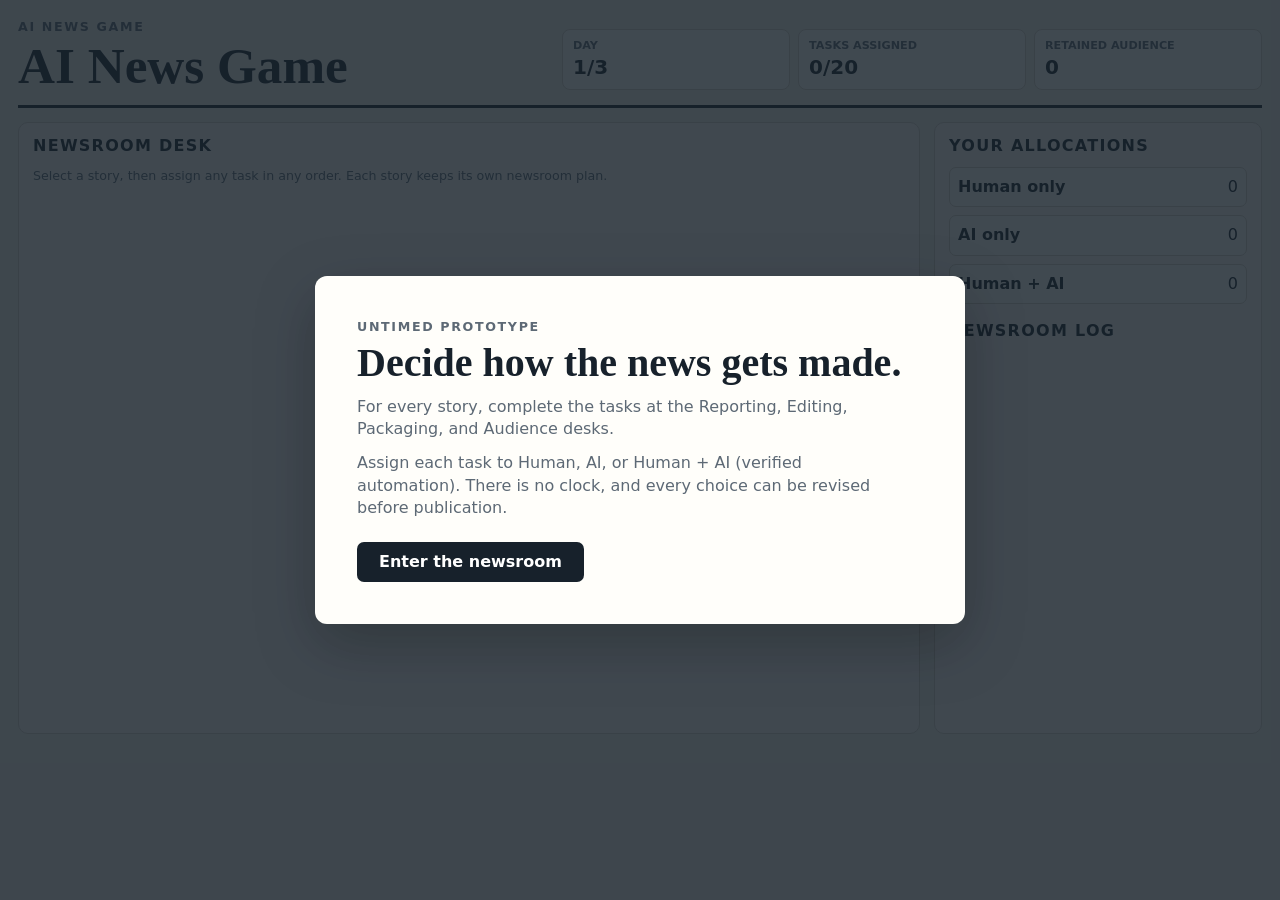
==== index.html @ fed497a2 "Add initial AI News Game prototype" ====
<!doctype html>
<html lang="en">
<head>
  <meta charset="utf-8">
  <meta name="viewport" content="width=device-width, initial-scale=1">
  <title>AI News Game</title>
  <style>
    :root {
      --ink: #17212b;
      --muted: #5d6975;
      --paper: #f4f1ea;
      --card: #fffefa;
      --line: #d7d0c5;
      --red: #d94b3d;
      --blue: #236b8e;
      --green: #25785b;
      --gold: #d59a28;
      --shadow: 0 7px 24px rgba(35, 33, 28, .08);
    }

    * { box-sizing: border-box; }

    body {
      margin: 0;
      min-height: 100vh;
      background: var(--paper);
      color: var(--ink);
      font: 16px/1.4 system-ui, -apple-system, BlinkMacSystemFont, "Segoe UI", sans-serif;
    }

    button { font: inherit; }
    button:focus-visible { outline: 3px solid #111; outline-offset: 3px; }

    .shell { width: min(1440px, 100%); margin: auto; padding: 18px; }

    header {
      display: flex;
      justify-content: space-between;
      gap: 24px;
      align-items: flex-end;
      padding-bottom: 15px;
      border-bottom: 3px solid var(--ink);
    }

    h1 { margin: 0; font-family: Georgia, serif; font-size: clamp(1.8rem, 4vw, 3.2rem); line-height: .95; }
    h2 { margin: 0 0 12px; font: 800 1rem/1.1 system-ui; letter-spacing: .08em; text-transform: uppercase; }
    h3 { margin: 0; font-size: 1.02rem; line-height: 1.25; }
    p { margin: 0; }
    .kicker, .tiny { color: var(--muted); font-size: .79rem; }
    .kicker { font-weight: 800; letter-spacing: .13em; text-transform: uppercase; margin-bottom: 6px; }

    .status {
      display: grid;
      grid-template-columns: repeat(3, minmax(110px, 1fr));
      gap: 8px;
      width: min(700px, 65vw);
    }

    .metric { background: var(--card); border: 1px solid var(--line); border-radius: 8px; padding: 8px 10px; }
    .metric span { display: block; color: var(--muted); font-size: .7rem; font-weight: 800; text-transform: uppercase; }
    .metric strong { font-size: 1.25rem; font-variant-numeric: tabular-nums; }
    .pause-button {
      width: 100%; height: 100%; border: 0; border-radius: 8px;
      background: var(--ink); color: white; cursor: pointer; font-weight: 850;
    }

    main { display: grid; grid-template-columns: minmax(520px, 2.2fr) minmax(240px, .8fr); gap: 14px; margin-top: 14px; }
    .panel { background: rgba(255, 254, 250, .72); border: 1px solid var(--line); border-radius: 10px; padding: 14px; min-height: 68vh; }

    .reader-list, .story-list, .log { display: grid; gap: 9px; }
    .reader-list { max-height: 61vh; overflow: auto; }
    .reader { background: var(--card); border: 1px solid var(--line); border-left: 5px solid var(--blue); border-radius: 7px; padding: 9px; animation: enter .22s ease-out; }
    .reader.leaving { border-left-color: var(--red); opacity: .6; }
    .reader-head { display: flex; justify-content: space-between; gap: 8px; }
    .reader .need { margin-top: 5px; color: var(--muted); font-size: .78rem; }
    .patience { height: 5px; margin-top: 8px; border-radius: 5px; overflow: hidden; background: #e4ded5; }
    .patience > div { height: 100%; background: var(--green); transition: width .25s linear, background .25s; }

    .story { background: var(--card); border: 1px solid var(--line); border-radius: 9px; padding: 13px; box-shadow: var(--shadow); }
    .story-top { display: flex; justify-content: space-between; gap: 12px; align-items: flex-start; }
    .tag { border: 1px solid currentColor; border-radius: 99px; padding: 2px 7px; color: var(--blue); font-size: .7rem; font-weight: 800; white-space: nowrap; }
    .stage-row { display: grid; grid-template-columns: repeat(4, 1fr); gap: 5px; margin: 12px 0; }
    .stage { padding-top: 6px; border-top: 5px solid #ded9d0; color: var(--muted); font-size: .67rem; font-weight: 800; text-transform: uppercase; }
    .stage.done { border-color: var(--green); color: var(--green); }
    .stage.current { border-color: var(--gold); color: var(--ink); }
    .task-line { min-height: 1.4em; font-size: .84rem; color: var(--muted); }
    .assignments { display: grid; grid-template-columns: repeat(3, 1fr); gap: 7px; margin-top: 10px; }
    .assignments button, .primary, .secondary {
      border: 0;
      border-radius: 7px;
      padding: 9px 8px;
      cursor: pointer;
      font-weight: 850;
    }
    .assignments button { background: #e8e2d9; color: var(--ink); }
    .assignments button:hover:not(:disabled) { transform: translateY(-1px); background: #ddd5c9; }
    .assignments button.selected { background: var(--ink); color: white; }
    button:disabled { opacity: .42; cursor: not-allowed; }
    .working { color: var(--blue); font-weight: 800; }
    .workbar { height: 8px; background: #e4ded5; border-radius: 5px; overflow: hidden; margin-top: 9px; }
    .workbar > div { height: 100%; width: 0; background: var(--blue); transition: width .1s linear; }

    .capacity { display: grid; gap: 8px; margin-bottom: 16px; }
    .capacity-row { display: grid; grid-template-columns: 58px 1fr 38px; gap: 8px; align-items: center; font-size: .82rem; }
    .capacity-bar { height: 9px; background: #ded8cf; border-radius: 9px; overflow: hidden; }
    .capacity-bar div { height: 100%; background: var(--blue); transition: width .25s; }
    .capacity-row.ai .capacity-bar div { background: var(--red); }
    .log { max-height: 45vh; overflow: auto; }
    .log-item { padding: 8px 0; border-bottom: 1px solid var(--line); font-size: .79rem; }
    .log-item strong { display: block; }
    .log-button { width: 100%; border: 0; padding: 9px; border-radius: 7px; background: #e8e2d9; color: var(--ink); text-align: left; cursor: pointer; }
    .log-button:hover { background: #ddd5c9; }
    .log-button strong, .log-button span { display: block; }
    .task-card { border-top: 1px solid var(--line); padding: 11px 0; }
    .task-card:first-of-type { margin-top: 10px; }
    .task-card .assignments { grid-template-columns: .8fr .8fr 1.5fr; }
    .task-heading { display: flex; justify-content: space-between; gap: 10px; align-items: baseline; }
    .task-description { color: var(--muted); font-size: .77rem; }
    .publish { width: 100%; margin-top: 12px; background: var(--green); color: white; }
    .allocation-list { display: grid; gap: 8px; margin-bottom: 18px; }
    .allocation-item { display: flex; justify-content: space-between; padding: 8px; background: var(--card); border: 1px solid var(--line); border-radius: 7px; }
    .story-tabs { display: grid; grid-template-columns: repeat(3, 1fr); gap: 7px; margin-bottom: 12px; }
    .story-tab { text-align: left; border: 1px solid var(--line); border-radius: 8px; background: #e8e2d9; padding: 9px; cursor: pointer; }
    .story-tab strong, .story-tab span { display: block; }
    .story-tab strong { font-size: .78rem; line-height: 1.2; }
    .story-tab span { margin-top: 4px; color: var(--muted); font-size: .68rem; }
    .story-tab.active { background: var(--ink); color: white; }
    .story-tab.active span { color: #d9e0e6; }
    .story-tab.incomplete { border-left: 5px solid var(--gold); }
    .story-tab.complete { border-left: 5px solid var(--green); }
    .story-tab-status { display: inline-block !important; width: max-content; margin-top: 7px !important; padding: 2px 6px; border-radius: 99px; font-size: .62rem !important; font-weight: 850; }
    .story-tab.incomplete .story-tab-status { background: #fff0c5; color: #76520d; }
    .story-tab.complete .story-tab-status { background: #d8eee4; color: #155d45; }
    .story-tab.active .story-tab-status { background: white; }
    .story-tab.active.incomplete .story-tab-status { color: #76520d; }
    .story-tab.active.complete .story-tab-status { color: #155d45; }
    .story-tabs-bottom { margin-top: 12px; margin-bottom: 0; padding-top: 12px; border-top: 1px solid var(--line); }
    .active-story { background: var(--card); border: 1px solid var(--line); border-radius: 9px; padding: 13px; box-shadow: var(--shadow); }
    .news-board { display: grid; grid-template-columns: repeat(2, minmax(0, 1fr)); gap: 10px; margin-top: 12px; }
    .desk { border: 1px solid color-mix(in srgb, var(--desk) 45%, white); border-radius: 8px; overflow: hidden; background: color-mix(in srgb, var(--desk) 6%, white); }
    .desk-head { display: flex; gap: 8px; align-items: center; padding: 9px; color: white; background: var(--desk); }
    .desk-head > span { display: grid; place-items: center; flex: 0 0 27px; height: 27px; border-radius: 50%; background: white; color: var(--desk); font-weight: 900; }
    .desk-head h3 { text-transform: uppercase; font-size: .82rem; }
    .desk-head p { font-size: .67rem; opacity: .9; }
    .board-task { padding: 8px; border-bottom: 1px solid color-mix(in srgb, var(--desk) 20%, white); }
    .board-task:last-child { border-bottom: 0; }
    .board-task-copy strong, .board-task-copy span { display: block; }
    .board-task-copy strong { font-size: .75rem; }
    .board-task-copy span { min-height: 2.2em; color: var(--muted); font-size: .66rem; }
    .board-choices { display: grid; grid-template-columns: repeat(3, minmax(0, 1fr)); gap: 4px; margin-top: 6px; }
    .board-choices button { min-width: 0; border: 1px solid var(--desk); border-radius: 5px; padding: 6px 3px; background: white; color: var(--desk); cursor: pointer; font-size: .67rem; font-weight: 850; }
    .board-choices button span, .board-choices button small { display: block; }
    .board-choices button small { font-size: .54rem; font-weight: 650; }
    .board-choices button.selected { background: var(--desk); color: white; }
    .desk-bulk { display: grid; grid-template-columns: repeat(3, minmax(0, 1fr)); gap: 4px; padding: 7px; background: white; border-bottom: 1px solid color-mix(in srgb, var(--desk) 20%, white); }
    .desk-bulk button { min-width: 0; border: 1px dashed var(--desk); border-radius: 5px; padding: 6px 3px; background: white; color: var(--desk); cursor: pointer; font-size: .61rem; font-weight: 850; }
    .desk-bulk button small { display: block; font-size: .5rem; }
    .day-action { margin-top: 14px; padding: 14px; border: 2px solid var(--ink); border-radius: 9px; text-align: center; }
    .day-action .primary { width: 100%; margin-top: 8px; }
    .summary-note { margin-top: 14px; padding: 10px; border-left: 4px solid var(--gold); background: #fff7df; color: var(--ink) !important; font-size: .8rem; }
    .report-section { margin-top: 18px; }
    .report-section + .report-section { padding-top: 17px; border-top: 1px solid var(--line); }
    .report-section h3 { margin-bottom: 9px; font: 800 1rem/1.2 system-ui; }
    .report-explanation { margin: 10px 0 !important; color: var(--ink) !important; font-size: .9rem; }
    .impact-viz { margin-top: 16px; padding: 14px; border: 1px solid var(--line); border-radius: 9px; background: var(--paper); }
    .impact-meter { display: grid; grid-template-columns: 55px 1fr 35px; gap: 8px; align-items: center; margin: 7px 0; font-size: .75rem; font-weight: 800; }
    .impact-track { height: 12px; overflow: hidden; border-radius: 20px; background: #ddd7ce; }
    .impact-fill { width: 0; height: 100%; border-radius: inherit; transition: width 900ms cubic-bezier(.2,.8,.2,1); }
    .impact-fill.reach { background: var(--blue); }
    .impact-fill.trust { background: var(--green); }
    .audience-flow { display: grid; grid-template-columns: 1fr auto 1fr; gap: 10px; align-items: center; margin-top: 15px; }
    .audience-source, .audience-outcomes > div { border: 1px solid var(--line); border-radius: 8px; padding: 10px; background: var(--card); text-align: center; }
    .audience-source strong, .audience-outcomes strong { display: block; font-size: 1.35rem; font-variant-numeric: tabular-nums; }
    .flow-arrow { color: var(--muted); font-size: 1.5rem; }
    .audience-outcomes { display: grid; gap: 6px; }
    .audience-dots { display: flex; flex-wrap: wrap; justify-content: center; gap: 3px; min-height: 24px; margin-top: 7px; }
    .audience-dot { width: 9px; height: 9px; border-radius: 50%; opacity: 0; transform: scale(.2); animation: audience-in .28s ease-out forwards; }
    .audience-dot.one-time { background: var(--gold); }
    .audience-dot.repeat { background: var(--green); }
    .day-bars { display: grid; gap: 8px; margin-top: 16px; }
    .day-bar { display: grid; grid-template-columns: 48px 1fr 70px; align-items: center; gap: 8px; font-size: .73rem; font-weight: 800; }
    .day-bar-track { display: flex; height: 16px; overflow: hidden; border-radius: 20px; background: #ddd7ce; }
    .day-bar-track span { width: 0; transition: width 900ms cubic-bezier(.2,.8,.2,1); }
    .day-bar-track .one-time { background: var(--gold); }
    .day-bar-track .repeat { background: var(--green); }
    .audience-breakdown { margin: 12px 0 16px; padding: 13px; border: 1px solid var(--line); border-radius: 9px; background: var(--paper); }
    .audience-breakdown-cards { display: grid; grid-template-columns: repeat(3, minmax(0, 1fr)); gap: 8px; }
    .audience-category { padding: 11px; border: 1px solid var(--line); border-radius: 8px; background: var(--card); text-align: center; }
    .audience-category .swatch { display: inline-block; width: 10px; height: 10px; margin-right: 5px; border-radius: 50%; }
    .audience-category strong { display: block; margin-top: 3px; font-size: 1.55rem; font-variant-numeric: tabular-nums; }
    .audience-category.unique .swatch, .audience-stack .unique { background: var(--gold); }
    .audience-category.repeat .swatch, .audience-stack .repeat { background: var(--green); }
    .audience-category.subscriber .swatch, .audience-stack .subscriber { background: #7050a0; }
    .audience-stack { display: flex; height: 18px; margin-top: 11px; overflow: hidden; border-radius: 20px; background: #ddd7ce; }
    .audience-stack span { width: 0; transition: width 900ms cubic-bezier(.2,.8,.2,1); }
    .logic-animation { position: relative; display: grid; gap: 9px; margin-top: 12px; }
    .logic-step { position: relative; display: grid; grid-template-columns: 34px 1fr; gap: 10px; align-items: start; padding: 11px; border: 1px solid var(--line); border-radius: 8px; background: var(--paper); opacity: 1; transform: none; }
    .logic-step:not(:last-child)::after { content: ''; position: absolute; left: 27px; top: 45px; width: 2px; height: 18px; background: var(--line); }
    .logic-number { display: grid; place-items: center; width: 30px; height: 30px; border-radius: 50%; background: var(--ink); color: white; font-weight: 900; }
    .logic-copy strong { display: block; font-size: .84rem; }
    .logic-copy p { margin-top: 3px; color: var(--muted); font-size: .75rem; }
    .logic-values { display: flex; flex-wrap: wrap; gap: 5px; margin-top: 7px; }
    .logic-values span { padding: 3px 7px; border-radius: 99px; background: white; border: 1px solid var(--line); font-size: .68rem; font-weight: 800; }
    .logic-animation.sequencing .logic-step { opacity: .16; transform: translateY(5px); filter: grayscale(1); transition: opacity .35s, transform .35s, filter .35s, border-color .35s, box-shadow .35s, background .35s; }
    .logic-animation.sequencing .logic-step.visible { opacity: 1; transform: translateY(0); filter: none; }
    .logic-animation.sequencing .logic-step.active { border-color: var(--blue); background: white; box-shadow: 0 0 0 3px rgba(35,107,142,.15); }
    .logic-values b { font-variant-numeric: tabular-nums; }
    .replay-logic { margin-top: 9px; border: 1px solid var(--ink); border-radius: 7px; padding: 7px 11px; background: white; color: var(--ink); cursor: pointer; font-weight: 800; }
    .result-grid .metric { opacity: 0; transform: translateY(6px); animation: metric-in .3s ease-out forwards; }

    .intro, .results {
      position: fixed;
      inset: 0;
      z-index: 10;
      display: grid;
      place-items: center;
      padding: 20px;
      background: rgba(23, 33, 43, .82);
    }
    .modal { width: min(650px, 100%); max-height: calc(100dvh - 40px); overflow-y: auto; overscroll-behavior: contain; scrollbar-gutter: stable; background: var(--card); border-radius: 12px; padding: clamp(22px, 5vw, 42px); box-shadow: 0 20px 60px rgba(0,0,0,.25); }
    .modal h2 { font: 800 clamp(1.5rem, 5vw, 2.5rem)/1.05 Georgia, serif; letter-spacing: 0; text-transform: none; }
    .modal p { margin-top: 12px; color: var(--muted); }
    .primary { margin-top: 22px; background: var(--ink); color: white; padding-inline: 22px; }
    .secondary { background: #e8e2d9; color: var(--ink); }
    .result-grid { display: grid; grid-template-columns: repeat(2, 1fr); gap: 8px; margin-top: 18px; }
    .result-grid.allocation-grid { grid-template-columns: repeat(3, minmax(0, 1fr)); }
    .result-grid .metric { padding: 14px; }
    .hidden { display: none !important; }
    .sr-only { position: absolute; width: 1px; height: 1px; overflow: hidden; clip: rect(0,0,0,0); white-space: nowrap; }

    @keyframes enter { from { transform: translateY(-6px); opacity: 0; } }
    @keyframes metric-in { to { opacity: 1; transform: translateY(0); } }
    @keyframes audience-in { to { opacity: 1; transform: scale(1); } }

    @media (max-width: 950px) {
      header { align-items: flex-start; flex-direction: column; }
      .status { width: 100%; overflow-x: auto; }
      main { grid-template-columns: 1fr; }
      .panel:last-child { grid-column: 1 / -1; min-height: auto; display: grid; grid-template-columns: 1fr 1fr; gap: 20px; }
    }

    @media (max-width: 650px) {
      .shell { padding: 10px; }
      .status { grid-template-columns: repeat(3, minmax(92px, 1fr)); }
      main { grid-template-columns: 1fr; }
      .panel { min-height: auto; }
      .reader-list { max-height: 250px; }
      .panel:last-child { grid-column: auto; grid-template-columns: 1fr; }
      .assignments button { min-height: 48px; }
      .task-card .assignments { grid-template-columns: 1fr; }
      .story-tabs, .news-board { grid-template-columns: 1fr; }
      .board-choices button { min-height: 46px; }
      .result-grid.allocation-grid, .audience-breakdown-cards { grid-template-columns: 1fr; }
    }

    @media (max-height: 720px) {
      .intro, .results { padding: 10px; }
      .modal { max-height: calc(100dvh - 20px); padding: 22px; }
      .modal h2 { font-size: 1.9rem; }
      .report-section { margin-top: 13px; }
      .report-section + .report-section { padding-top: 12px; }
    }

    @media (prefers-reduced-motion: reduce) {
      *, *::before, *::after { animation: none !important; transition: none !important; }
      .result-grid .metric, .audience-dot { opacity: 1; transform: none; }
      .logic-animation.sequencing .logic-step { opacity: 1; transform: none; filter: none; }
    }
  </style>
</head>
<body>
  <div class="shell">
    <header>
      <div>
        <div class="kicker">AI News Game</div>
        <h1>AI News Game</h1>
      </div>
      <div class="status" aria-label="Game status">
        <div class="metric"><span>Day</span><strong id="day">1/3</strong></div>
        <div class="metric"><span>Tasks assigned</span><strong id="assigned">0/20</strong></div>
        <div class="metric"><span>Retained audience</span><strong id="retained">0</strong></div>
      </div>
    </header>

    <main>
      <section class="panel" aria-labelledby="stories-title">
        <h2 id="stories-title">Newsroom desk</h2>
        <p class="tiny" style="margin-bottom:10px">Select a story, then assign any task in any order. Each story keeps its own newsroom plan.</p>
        <div class="story-list" id="stories"></div>
      </section>

      <aside class="panel" aria-labelledby="resources-title">
        <div>
          <h2 id="resources-title">Your allocations</h2>
          <div class="allocation-list">
            <div class="allocation-item"><strong>Human only</strong><span id="human-count">0</span></div>
            <div class="allocation-item"><strong>AI only</strong><span id="ai-count">0</span></div>
            <div class="allocation-item"><strong>Human + AI</strong><span id="collab-count">0</span></div>
          </div>
        </div>
        <div>
          <h2>Newsroom log</h2>
          <div class="log" id="log" aria-live="polite"></div>
        </div>
      </aside>
    </main>
  </div>

  <div class="intro" id="intro" role="dialog" aria-modal="true" aria-labelledby="intro-title">
    <div class="modal">
      <div class="kicker">Untimed prototype</div>
      <h2 id="intro-title">Decide how the news gets made.</h2>
      <p>For every story, complete the tasks at the Reporting, Editing, Packaging, and Audience desks.</p>
      <p>Assign each task to Human, AI, or Human + AI (verified automation). There is no clock, and every choice can be revised before publication.</p>
      <button class="primary" id="start">Enter the newsroom</button>
    </div>
  </div>

  <div class="results hidden" id="day-summary" role="dialog" aria-modal="true" aria-labelledby="day-summary-title">
    <div class="modal">
      <div class="kicker" id="day-summary-kicker">Day complete</div>
      <h2 id="day-summary-title">End of the day report</h2>
      <section class="report-section" aria-labelledby="editorial-choices-title">
        <h3 id="editorial-choices-title">Your editorial choices</h3>
        <div class="result-grid allocation-grid" id="day-summary-grid"></div>
        <p class="report-explanation" id="editorial-summary"></p>
      </section>
      <section class="report-section" aria-labelledby="impact-choices-title">
        <h3 id="impact-choices-title">Impact of your choices</h3>
        <p class="report-explanation" id="choice-impact-summary"></p>
        <div id="day-impact-container"></div>
        <p class="report-explanation" id="readership-summary"></p>
      </section>
      <button class="primary" id="next-day">Begin next day</button>
    </div>
  </div>

  <div class="results hidden" id="results" role="dialog" aria-modal="true" aria-labelledby="results-title">
    <div class="modal">
      <div class="kicker">Three-day simulation complete</div>
      <h2 id="results-title">Your newsroom across three days</h2>
      <section class="report-section" aria-labelledby="final-editorial-title">
        <h3 id="final-editorial-title">Your three-day editorial strategy</h3>
        <div class="result-grid allocation-grid" id="final-allocation-grid"></div>
        <p class="report-explanation" id="final-editorial-summary"></p>
      </section>
      <section class="report-section" aria-labelledby="final-impact-title">
        <h3 id="final-impact-title">How readership changed</h3>
        <div id="final-day-bars-container"></div>
        <p class="report-explanation" id="final-readership-summary"></p>
      </section>
      <section class="report-section" aria-labelledby="logic-title">
        <h3 id="logic-title">How your choices became a score</h3>
        <div id="logic-animation"></div>
        <button type="button" class="replay-logic" id="replay-logic">Replay explanation</button>
      </section>
      <section class="report-section" aria-labelledby="final-audience-title">
        <h3 id="final-audience-title">Your final audience</h3>
        <div id="final-audience-breakdown"></div>
        <div class="result-grid" id="result-grid"></div>
        <p class="report-explanation" id="reflection"></p>
      </section>
      <button class="primary" id="restart">Play again</button>
    </div>
  </div>

  <div class="sr-only" id="announcer" aria-live="assertive"></div>

  <script type="text/plain" id="legacy-timed-prototype">
    'use strict';

    const ROUND_SECONDS = 300;
    const MAX_READERS = 14;
    const HUMAN_MAX = 2;
    const AI_MAX = 3;
    const STAGES = ['Reporting', 'Verification', 'Writing', 'Distribution'];

    const topics = {
      local: { label: 'Local life', color: '#25785b' },
      climate: { label: 'Climate', color: '#397d9a' },
      government: { label: 'Government', color: '#7356a5' },
      health: { label: 'Public health', color: '#b05252' },
      schools: { label: 'Schools', color: '#9a6b19' }
    };

    const storyTemplates = [
      { topic: 'local', title: 'Transit proposal would redraw three bus routes', urgency: 1 },
      { topic: 'climate', title: 'Flood warning issued after overnight rain', urgency: 2 },
      { topic: 'government', title: 'Council prepares to vote on housing rules', urgency: 1 },
      { topic: 'health', title: 'Clinics report an increase in respiratory illness', urgency: 2 },
      { topic: 'schools', title: 'District considers changing school start times', urgency: 1 },
      { topic: 'local', title: 'Small businesses face a new permit deadline', urgency: 1 },
      { topic: 'climate', title: 'Heat plan opens cooling centers across the city', urgency: 2 },
      { topic: 'government', title: 'Public records reveal delays in inspections', urgency: 1 },
      { topic: 'health', title: 'Hospital announces changes to emergency intake', urgency: 2 },
      { topic: 'schools', title: 'Parents question a proposed curriculum change', urgency: 1 }
    ];

    const needs = [
      { label: 'Needs it quickly', kind: 'speed', patience: 34 },
      { label: 'Checks credibility closely', kind: 'trust', patience: 52 },
      { label: 'Needs a clear explanation', kind: 'clarity', patience: 60 },
      { label: 'Needs accessible formatting', kind: 'access', patience: 58 },
      { label: 'Will share useful coverage', kind: 'reach', patience: 46 }
    ];

    const choices = {
      human: {
        label: 'Human', human: 1, ai: 0,
        durations: [10, 11, 12, 10],
        quality: [12, 12, 10, 4], trust: [8, 10, 7, 4], reach: [0, 0, 1, 5]
      },
      ai: {
        label: 'AI', human: 0, ai: 1,
        durations: [5, 5, 5, 4],
        quality: [-5, -7, -3, -1], trust: [-3, -6, -3, -2], reach: [0, 0, 3, 10]
      },
      both: {
        label: 'Both', human: 1, ai: 1,
        durations: [7, 7, 7, 6],
        quality: [9, 11, 9, 5], trust: [7, 9, 7, 5], reach: [1, 1, 4, 8]
      }
    };

    const state = {
      running: false, paused: true, time: ROUND_SECONDS, reached: 0, lost: 0,
      trust: 70, accuracy: 70, humanBusy: 0, aiBusy: 0,
      readers: [], stories: [], logs: [], nextReader: 0, lastTick: 0,
      published: 0, assignments: { human: 0, ai: 0, both: 0 }, nextId: 1
    };

    const $ = selector => document.querySelector(selector);
    const random = array => array[Math.floor(Math.random() * array.length)];
    const clamp = (number, min, max) => Math.max(min, Math.min(max, number));

    function resetState() {
      Object.assign(state, {
        running: true, paused: false, time: ROUND_SECONDS, reached: 0, lost: 0,
        trust: 70, accuracy: 70, humanBusy: 0, aiBusy: 0,
        readers: [], stories: [], logs: [], nextReader: 0,
        published: 0, assignments: { human: 0, ai: 0, both: 0 }, nextId: 1
      });
      for (let i = 0; i < 3; i++) state.stories.push(makeStory(i));
      for (let i = 0; i < 4; i++) addReader();
      addLog('The shift begins', 'Readers are arriving. Choose how each task gets done.');
      render();
    }

    function makeStory(offset = 0) {
      const used = state.stories.map(story => story.title);
      const available = storyTemplates.filter(item => !used.includes(item.title));
      const template = available[(state.published + offset) % available.length] || random(storyTemplates);
      return {
        id: state.nextId++, ...template, stage: 0, working: null,
        quality: 50, trust: 50, reach: 1, history: []
      };
    }

    function addReader() {
      if (state.readers.length >= MAX_READERS) {
        state.lost++;
        return;
      }
      const topic = random(Object.keys(topics));
      const need = random(needs);
      const patience = Math.max(18, need.patience - Math.floor((ROUND_SECONDS - state.time) / 18));
      state.readers.unshift({
        id: state.nextId++, topic, need: need.kind, needLabel: need.label,
        patience, maxPatience: patience
      });
    }

    function canAssign(choice) {
      const spec = choices[choice];
      return state.humanBusy + spec.human <= HUMAN_MAX && state.aiBusy + spec.ai <= AI_MAX;
    }

    function assign(storyId, choice) {
      const story = state.stories.find(item => item.id === storyId);
      if (!state.running || state.paused || !story || story.working || !canAssign(choice)) return;
      const spec = choices[choice];
      const duration = Math.max(2.5, spec.durations[story.stage] - story.urgency);
      story.working = { choice, elapsed: 0, duration };
      state.humanBusy += spec.human;
      state.aiBusy += spec.ai;
      state.assignments[choice]++;
      addLog(`${spec.label} assigned`, `${STAGES[story.stage]}: ${story.title}`);
      render();
    }

    function completeTask(story) {
      const work = story.working;
      const spec = choices[work.choice];
      state.humanBusy -= spec.human;
      state.aiBusy -= spec.ai;
      story.quality += spec.quality[story.stage];
      story.trust += spec.trust[story.stage];
      story.reach += spec.reach[story.stage];
      story.history.push({ stage: STAGES[story.stage], choice: work.choice });
      story.working = null;
      story.stage++;
      if (story.stage >= STAGES.length) publish(story);
    }

    function publish(story) {
      const quality = clamp(story.quality, 10, 100);
      const credibility = clamp(story.trust, 10, 100);
      const candidates = state.readers.filter(reader => reader.topic === story.topic);
      const baseReach = 2 + Math.floor(story.reach / 8);
      const reachable = candidates.slice(-Math.max(1, baseReach));
      let served = 0;

      reachable.forEach(reader => {
        let fit = quality / 100;
        if (reader.need === 'trust') fit *= credibility / 72;
        if (reader.need === 'clarity') fit *= quality / 68;
        if (reader.need === 'access' && story.history.at(-1)?.choice === 'ai') fit *= .72;
        if (reader.need === 'reach') fit *= Math.min(1.35, story.reach / 12);
        if (reader.need === 'speed') fit *= reader.patience / reader.maxPatience > .35 ? 1.15 : .72;
        if (Math.random() < clamp(fit, .18, .96)) served++;
      });

      const servedIds = new Set(reachable.slice(0, served).map(reader => reader.id));
      state.readers = state.readers.filter(reader => !servedIds.has(reader.id));
      state.reached += served;
      state.published++;
      state.accuracy = Math.round(clamp(state.accuracy * .78 + quality * .22, 0, 100));
      state.trust = Math.round(clamp(state.trust * .8 + credibility * .2 + (served ? 1 : -2), 0, 100));
      addLog(`Published · ${served} reached`, story.title);
      $('#announcer').textContent = `${story.title} published and reached ${served} readers.`;

      const index = state.stories.findIndex(item => item.id === story.id);
      state.stories[index] = makeStory(index);
    }

    function addLog(title, detail) {
      state.logs.unshift({ title, detail });
      state.logs = state.logs.slice(0, 12);
    }

    function tick(timestamp) {
      if (!state.running) return;
      if (!state.lastTick) state.lastTick = timestamp;
      if (state.paused) {
        state.lastTick = timestamp;
        requestAnimationFrame(tick);
        return;
      }
      const delta = Math.min(.15, (timestamp - state.lastTick) / 1000);
      state.lastTick = timestamp;
      state.time -= delta;
      state.nextReader -= delta;

      if (state.nextReader <= 0) {
        addReader();
        const pressure = (ROUND_SECONDS - state.time) / ROUND_SECONDS;
        state.nextReader = 3.1 - pressure * 1.4 + Math.random() * 1.1;
      }

      state.readers.forEach(reader => reader.patience -= delta);
      const departing = state.readers.filter(reader => reader.patience <= 0);
      if (departing.length) {
        state.lost += departing.length;
        state.trust = clamp(state.trust - Math.min(2, departing.length), 0, 100);
        state.readers = state.readers.filter(reader => reader.patience > 0);
      }

      state.stories.forEach(story => {
        if (!story.working) return;
        story.working.elapsed += delta;
        if (story.working.elapsed >= story.working.duration) completeTask(story);
      });

      if (state.time <= 0) return endGame();
      render();
      requestAnimationFrame(tick);
    }

    function endGame() {
      state.running = false;
      state.time = 0;
      render();
      const total = state.reached + state.lost + state.readers.length;
      const reachRate = total ? Math.round(state.reached / total * 100) : 0;
      const dominant = Object.entries(state.assignments).sort((a, b) => b[1] - a[1])[0][0];
      const reflection = dominant === 'ai'
        ? 'You prioritized speed and scale. Look at whether reach increased at the cost of accuracy or trust.'
        : dominant === 'human'
          ? 'You prioritized human judgment. Look at whether careful work reached people before they left.'
          : 'You frequently paired people and AI. Consider which tasks benefited from collaboration—and which consumed scarce capacity.';
      $('#result-grid').innerHTML = `
        <div class="metric"><span>Readers reached</span><strong>${state.reached}</strong></div>
        <div class="metric"><span>Reach rate</span><strong>${reachRate}%</strong></div>
        <div class="metric"><span>Final trust</span><strong>${Math.round(state.trust)}</strong></div>
        <div class="metric"><span>Final accuracy</span><strong>${Math.round(state.accuracy)}</strong></div>
        <div class="metric"><span>Stories published</span><strong>${state.published}</strong></div>
        <div class="metric"><span>Readers lost</span><strong>${state.lost}</strong></div>`;
      $('#reflection').textContent = reflection;
      $('#results').classList.remove('hidden');
      $('#restart').focus();
    }

    function render() {
      const minutes = Math.floor(Math.max(0, state.time) / 60);
      const seconds = Math.floor(Math.max(0, state.time) % 60);
      $('#time').textContent = `${String(minutes).padStart(2, '0')}:${String(seconds).padStart(2, '0')}`;
      $('#reached').textContent = state.reached;
      $('#lost').textContent = state.lost;
      $('#trust').textContent = Math.round(state.trust);
      $('#accuracy').textContent = Math.round(state.accuracy);
      $('#human-cap').textContent = `${HUMAN_MAX - state.humanBusy}/${HUMAN_MAX}`;
      $('#ai-cap').textContent = `${AI_MAX - state.aiBusy}/${AI_MAX}`;
      $('#human-bar').style.width = `${(HUMAN_MAX - state.humanBusy) / HUMAN_MAX * 100}%`;
      $('#ai-bar').style.width = `${(AI_MAX - state.aiBusy) / AI_MAX * 100}%`;

      $('#readers').innerHTML = state.readers.map(reader => {
        const ratio = clamp(reader.patience / reader.maxPatience * 100, 0, 100);
        const color = ratio < 28 ? 'var(--red)' : ratio < 55 ? 'var(--gold)' : 'var(--green)';
        return `<article class="reader" style="border-left-color:${topics[reader.topic].color}">
          <div class="reader-head"><strong>${topics[reader.topic].label}</strong><span class="tiny">${Math.ceil(reader.patience)}s</span></div>
          <div class="need">${reader.needLabel}</div>
          <div class="patience" aria-label="Reader patience ${Math.round(ratio)} percent"><div style="width:${ratio}%;background:${color}"></div></div>
        </article>`;
      }).join('') || '<p class="tiny">Waiting for readers…</p>';

      $('#stories').innerHTML = state.stories.map(story => {
        const current = story.stage;
        const work = story.working;
        const progress = work ? clamp(work.elapsed / work.duration * 100, 0, 100) : 0;
        const buttons = Object.entries(choices).map(([key, spec]) => {
          const unavailable = Boolean(work) || !canAssign(key) || !state.running || state.paused;
          return `<button data-story="${story.id}" data-choice="${key}" ${unavailable ? 'disabled' : ''}>${spec.label}</button>`;
        }).join('');
        return `<article class="story">
          <div class="story-top"><h3>${story.title}</h3><span class="tag" style="color:${topics[story.topic].color}">${topics[story.topic].label}</span></div>
          <div class="stage-row">${STAGES.map((stage, index) => `<div class="stage ${index < current ? 'done' : index === current ? 'current' : ''}">${stage}</div>`).join('')}</div>
          <div class="task-line">${work ? `<span class="working">${choices[work.choice].label} working · ${Math.ceil(work.duration - work.elapsed)}s</span>` : `Assign resources to ${STAGES[current].toLowerCase()}.`}</div>
          ${work ? `<div class="workbar" aria-label="Task progress ${Math.round(progress)} percent"><div style="width:${progress}%"></div></div>` : `<div class="assignments">${buttons}</div>`}
        </article>`;
      }).join('');

      $('#log').innerHTML = state.logs.map(item => `<div class="log-item"><strong>${item.title}</strong><span>${item.detail}</span></div>`).join('');

      $('#pause').textContent = !state.running || state.paused ? 'Resume' : 'Pause';
      $('#pause').disabled = !state.running;
    }

    // Delegate clicks from the stable desk container. The task buttons themselves
    // are redrawn as progress changes, so attaching listeners to each redraw would
    // replace a button between pointer-down and click.
    function handleAssignment(event) {
      const button = event.target.closest('[data-story]');
      if (!button) return;
      assign(Number(button.dataset.story), button.dataset.choice);
    }

    // Pointer-down fires before the next visual refresh can replace a task button.
    // Click remains as the keyboard-accessible path; a second assignment is safely ignored.
    $('#stories').addEventListener('pointerdown', handleAssignment);
    $('#stories').addEventListener('click', handleAssignment);

    $('#pause').addEventListener('click', () => {
      if (!state.running) return;
      state.paused = !state.paused;
      state.lastTick = 0;
      addLog(state.paused ? 'Shift paused' : 'Shift resumed', state.paused ? 'The clock and newsroom are stopped.' : 'Readers are arriving again.');
      render();
    });

    $('#start').addEventListener('click', () => {
      $('#intro').classList.add('hidden');
      state.lastTick = 0;
      resetState();
      requestAnimationFrame(tick);
    });

    $('#restart').addEventListener('click', () => {
      $('#results').classList.add('hidden');
      state.lastTick = 0;
      resetState();
      requestAnimationFrame(tick);
    });
  </script>
  <script src="data/scenarios.js"></script>
  <script src="data/round-events.js"></script>
  <script src="data/resource-rules.js"></script>
  <script src="app.js?v=visible-animation-1.4"></script>
</body>
</html>
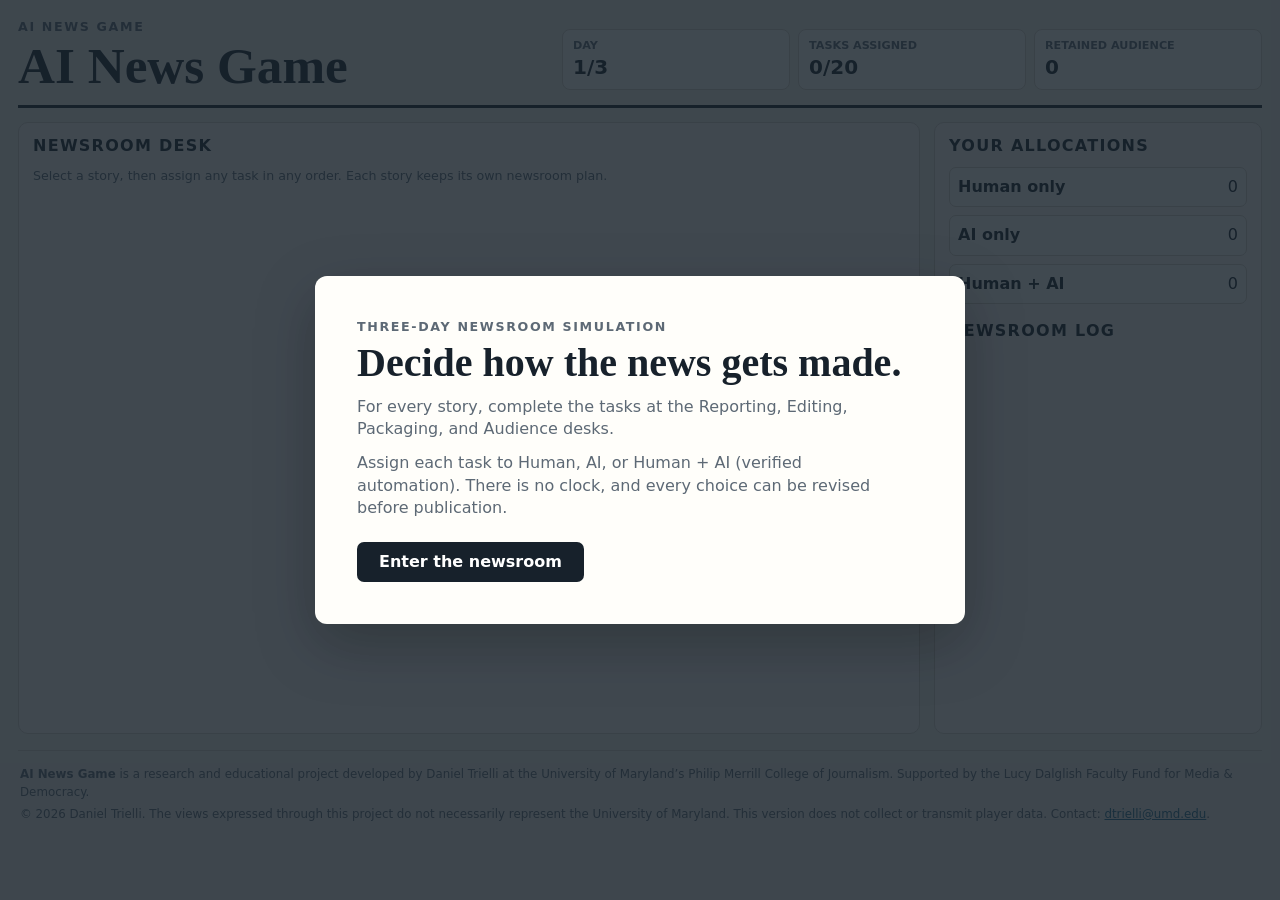
==== commit 7c4f218e: "added disclaimer" ====
--- a/index.html
+++ b/index.html
@@ -66,6 +66,9 @@
 
     main { display: grid; grid-template-columns: minmax(520px, 2.2fr) minmax(240px, .8fr); gap: 14px; margin-top: 14px; }
     .panel { background: rgba(255, 254, 250, .72); border: 1px solid var(--line); border-radius: 10px; padding: 14px; min-height: 68vh; }
+    .project-footer { margin-top: 16px; padding: 15px 2px 4px; border-top: 1px solid var(--line); color: var(--muted); font-size: .74rem; line-height: 1.5; }
+    .project-footer p + p { margin-top: 4px; }
+    .project-footer a { color: var(--blue); }
 
     .reader-list, .story-list, .log { display: grid; gap: 9px; }
     .reader-list { max-height: 61vh; overflow: auto; }
@@ -304,11 +307,15 @@
         </div>
       </aside>
     </main>
+    <footer class="project-footer">
+      <p><strong>AI News Game</strong> is a research and educational project developed by Daniel Trielli at the University of Maryland’s Philip Merrill College of Journalism. Supported by the Lucy Dalglish Faculty Fund for Media &amp; Democracy.</p>
+      <p>© 2026 Daniel Trielli. The views expressed through this project do not necessarily represent the University of Maryland. This version does not collect or transmit player data. Contact: <a href="mailto:dtrielli@umd.edu">dtrielli@umd.edu</a>.</p>
+    </footer>
   </div>
 
   <div class="intro" id="intro" role="dialog" aria-modal="true" aria-labelledby="intro-title">
     <div class="modal">
-      <div class="kicker">Untimed prototype</div>
+      <div class="kicker">Three-day newsroom simulation</div>
       <h2 id="intro-title">Decide how the news gets made.</h2>
       <p>For every story, complete the tasks at the Reporting, Editing, Packaging, and Audience desks.</p>
       <p>Assign each task to Human, AI, or Human + AI (verified automation). There is no clock, and every choice can be revised before publication.</p>
@@ -319,7 +326,7 @@
   <div class="results hidden" id="day-summary" role="dialog" aria-modal="true" aria-labelledby="day-summary-title">
     <div class="modal">
       <div class="kicker" id="day-summary-kicker">Day complete</div>
-      <h2 id="day-summary-title">End of the day report</h2>
+      <h2 id="day-summary-title" tabindex="-1">End of the day report</h2>
       <section class="report-section" aria-labelledby="editorial-choices-title">
         <h3 id="editorial-choices-title">Your editorial choices</h3>
         <div class="result-grid allocation-grid" id="day-summary-grid"></div>
@@ -338,7 +345,7 @@
   <div class="results hidden" id="results" role="dialog" aria-modal="true" aria-labelledby="results-title">
     <div class="modal">
       <div class="kicker">Three-day simulation complete</div>
-      <h2 id="results-title">Your newsroom across three days</h2>
+      <h2 id="results-title" tabindex="-1">Your newsroom across three days</h2>
       <section class="report-section" aria-labelledby="final-editorial-title">
         <h3 id="final-editorial-title">Your three-day editorial strategy</h3>
         <div class="result-grid allocation-grid" id="final-allocation-grid"></div>
@@ -684,6 +691,6 @@
   <script src="data/scenarios.js"></script>
   <script src="data/round-events.js"></script>
   <script src="data/resource-rules.js"></script>
-  <script src="app.js?v=visible-animation-1.4"></script>
+  <script src="app.js?v=research-footer-1.5"></script>
 </body>
 </html>
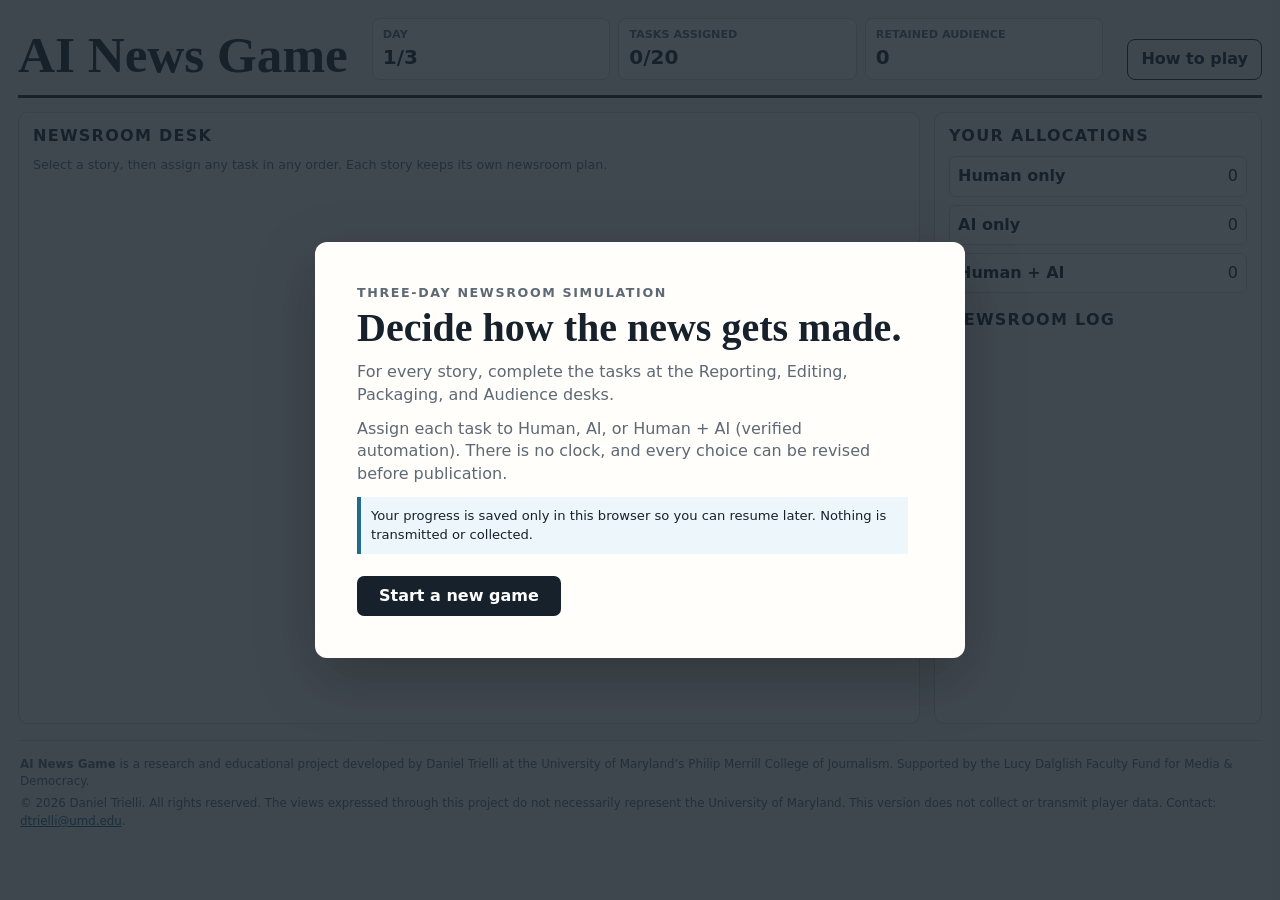
==== commit a3b079b1: "playtest feedback added" ====
--- a/index.html
+++ b/index.html
@@ -42,6 +42,9 @@
       border-bottom: 3px solid var(--ink);
     }
 
+    .header-actions { display: flex; gap: 8px; align-items: stretch; }
+    .help-button { border: 1px solid var(--ink); border-radius: 8px; padding: 8px 13px; background: transparent; color: var(--ink); cursor: pointer; font-weight: 850; }
+
     h1 { margin: 0; font-family: Georgia, serif; font-size: clamp(1.8rem, 4vw, 3.2rem); line-height: .95; }
     h2 { margin: 0 0 12px; font: 800 1rem/1.1 system-ui; letter-spacing: .08em; text-transform: uppercase; }
     h3 { margin: 0; font-size: 1.02rem; line-height: 1.25; }
@@ -53,7 +56,8 @@
       display: grid;
       grid-template-columns: repeat(3, minmax(110px, 1fr));
       gap: 8px;
-      width: min(700px, 65vw);
+      flex: 1;
+      width: min(700px, 100%);
     }
 
     .metric { background: var(--card); border: 1px solid var(--line); border-radius: 8px; padding: 8px 10px; }
@@ -69,6 +73,14 @@
     .project-footer { margin-top: 16px; padding: 15px 2px 4px; border-top: 1px solid var(--line); color: var(--muted); font-size: .74rem; line-height: 1.5; }
     .project-footer p + p { margin-top: 4px; }
     .project-footer a { color: var(--blue); }
+    .privacy-note { padding: 10px; border-left: 4px solid var(--blue); background: #edf6fa; color: var(--ink) !important; font-size: .82rem; }
+    .button-row { display: flex; flex-wrap: wrap; gap: 9px; margin-top: 22px; }
+    .button-row .primary { margin-top: 0; }
+    .button-row .secondary { padding-inline: 18px; }
+    .feedback-list { padding-left: 1.2rem; color: var(--muted); }
+    .feedback-list li + li { margin-top: 5px; }
+    .text-link { color: var(--blue); font-weight: 800; }
+    .startup-error { margin-top: 14px; padding: 12px; border: 2px solid var(--red); border-radius: 8px; background: #fff0ed; color: var(--ink); }
 
     .reader-list, .story-list, .log { display: grid; gap: 9px; }
     .reader-list { max-height: 61vh; overflow: auto; }
@@ -238,6 +250,7 @@
     @media (max-width: 950px) {
       header { align-items: flex-start; flex-direction: column; }
       .status { width: 100%; overflow-x: auto; }
+      .header-actions, .help-button { width: 100%; }
       main { grid-template-columns: 1fr; }
       .panel:last-child { grid-column: 1 / -1; min-height: auto; display: grid; grid-template-columns: 1fr 1fr; gap: 20px; }
     }
@@ -275,7 +288,6 @@
   <div class="shell">
     <header>
       <div>
-        <div class="kicker">AI News Game</div>
         <h1>AI News Game</h1>
       </div>
       <div class="status" aria-label="Game status">
@@ -283,6 +295,7 @@
         <div class="metric"><span>Tasks assigned</span><strong id="assigned">0/20</strong></div>
         <div class="metric"><span>Retained audience</span><strong id="retained">0</strong></div>
       </div>
+      <div class="header-actions"><button type="button" class="help-button" id="open-help">How to play</button></div>
     </header>
 
     <main>
@@ -309,7 +322,7 @@
     </main>
     <footer class="project-footer">
       <p><strong>AI News Game</strong> is a research and educational project developed by Daniel Trielli at the University of Maryland’s Philip Merrill College of Journalism. Supported by the Lucy Dalglish Faculty Fund for Media &amp; Democracy.</p>
-      <p>© 2026 Daniel Trielli. The views expressed through this project do not necessarily represent the University of Maryland. This version does not collect or transmit player data. Contact: <a href="mailto:dtrielli@umd.edu">dtrielli@umd.edu</a>.</p>
+      <p>© 2026 Daniel Trielli. All rights reserved. The views expressed through this project do not necessarily represent the University of Maryland. This version does not collect or transmit player data. Contact: <a href="mailto:dtrielli@umd.edu">dtrielli@umd.edu</a>.</p>
     </footer>
   </div>
 
@@ -319,14 +332,27 @@
       <h2 id="intro-title">Decide how the news gets made.</h2>
       <p>For every story, complete the tasks at the Reporting, Editing, Packaging, and Audience desks.</p>
       <p>Assign each task to Human, AI, or Human + AI (verified automation). There is no clock, and every choice can be revised before publication.</p>
-      <button class="primary" id="start">Enter the newsroom</button>
+      <p class="privacy-note">Your progress is saved only in this browser so you can resume later. Nothing is transmitted or collected.</p>
+      <div class="startup-error hidden" id="startup-error" role="alert"></div>
+      <div class="button-row"><button class="primary" id="start">Start a new game</button><button class="secondary hidden" id="resume">Resume saved game</button></div>
+    </div>
+  </div>
+
+  <div class="results hidden" id="help" role="dialog" aria-modal="true" aria-labelledby="help-title">
+    <div class="modal">
+      <div class="kicker">Instructions and scoring</div>
+      <h2 id="help-title" tabindex="-1">How to play</h2>
+      <p>Across three days, assign all 20 newsroom tasks for each of three stories. Choose Human, AI, or Human + AI. You may revise any assignment until you finish the day.</p>
+      <section class="report-section"><h3>What your choices do</h3><p>In this playtest build, Human assignments emphasize trust, AI assignments emphasize reach, and Human + AI balances the two. Reach affects traffic; trust affects how many readers return. Every three returning readers become one subscriber.</p></section>
+      <section class="report-section"><h3>About the scoring model</h3><p>The numerical effects are provisional game rules for playtesting. They are not empirical claims about the performance of people or AI. The final score combines traffic, repeat visitors, and subscribers.</p></section>
+      <button class="primary" id="close-help">Return to the game</button>
     </div>
   </div>
 
   <div class="results hidden" id="day-summary" role="dialog" aria-modal="true" aria-labelledby="day-summary-title">
     <div class="modal">
       <div class="kicker" id="day-summary-kicker">Day complete</div>
-      <h2 id="day-summary-title" tabindex="-1">End of the day report</h2>
+      <h2 id="day-summary-title" tabindex="-1">Today’s newsroom choices</h2>
       <section class="report-section" aria-labelledby="editorial-choices-title">
         <h3 id="editorial-choices-title">Your editorial choices</h3>
         <div class="result-grid allocation-grid" id="day-summary-grid"></div>
@@ -367,11 +393,18 @@
         <div class="result-grid" id="result-grid"></div>
         <p class="report-explanation" id="reflection"></p>
       </section>
+      <section class="report-section" aria-labelledby="tester-feedback-title">
+        <h3 id="tester-feedback-title">Help improve the game</h3>
+        <p>As you reflect on the playtest, consider:</p>
+        <ul class="feedback-list"><li>Were the choices and their consequences clear?</li><li>Did the tradeoffs feel meaningful?</li><li>What felt repetitive, confusing, or missing?</li></ul>
+        <p><a class="text-link" href="mailto:dtrielli@umd.edu?subject=AI%20News%20Game%20playtest%20feedback">Send playtest feedback</a></p>
+      </section>
       <button class="primary" id="restart">Play again</button>
     </div>
   </div>
 
   <div class="sr-only" id="announcer" aria-live="assertive"></div>
+  <noscript><p class="startup-error">This game requires JavaScript. Enable JavaScript and reload the page.</p></noscript>
 
   <script type="text/plain" id="legacy-timed-prototype">
     'use strict';
@@ -688,9 +721,17 @@
       requestAnimationFrame(tick);
     });
   </script>
+  <script>
+    window.addEventListener('error', function () {
+      var box = document.getElementById('startup-error');
+      if (!box) return;
+      box.textContent = 'The game could not load its configuration files. Make sure the entire folder—including the data folder—was uploaded, then reload the page.';
+      box.classList.remove('hidden');
+    });
+  </script>
   <script src="data/scenarios.js"></script>
   <script src="data/round-events.js"></script>
   <script src="data/resource-rules.js"></script>
-  <script src="app.js?v=research-footer-1.5"></script>
+  <script src="app.js?v=playtest-ready-1.6"></script>
 </body>
 </html>
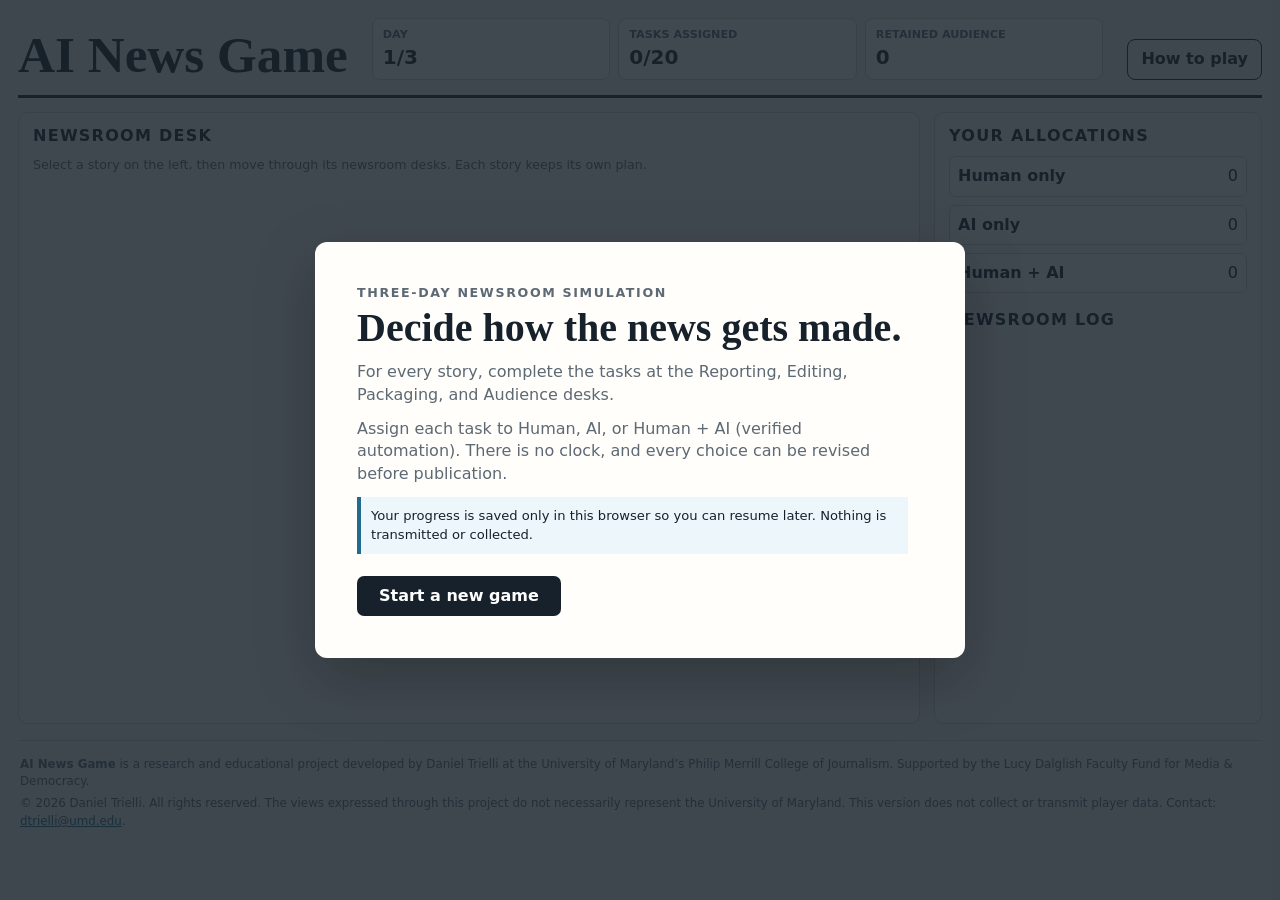
==== commit b66a8db4: "design and playability improvements" ====
--- a/index.html
+++ b/index.html
@@ -93,6 +93,10 @@
 
     .story { background: var(--card); border: 1px solid var(--line); border-radius: 9px; padding: 13px; box-shadow: var(--shadow); }
     .story-top { display: flex; justify-content: space-between; gap: 12px; align-items: flex-start; }
+    .story-labels { display: flex; flex-wrap: wrap; gap: 7px; align-items: center; margin-bottom: 5px; }
+    .story-labels .kicker { margin: 0; }
+    .story-type-badge { padding: 2px 7px; border-radius: 99px; background: var(--ink); color: white; font-size: .65rem; font-weight: 850; }
+    .story-stakes { max-width: 72ch; margin: 5px 0 3px; color: var(--muted); font-size: .78rem; }
     .tag { border: 1px solid currentColor; border-radius: 99px; padding: 2px 7px; color: var(--blue); font-size: .7rem; font-weight: 800; white-space: nowrap; }
     .stage-row { display: grid; grid-template-columns: repeat(4, 1fr); gap: 5px; margin: 12px 0; }
     .stage { padding-top: 6px; border-top: 5px solid #ded9d0; color: var(--muted); font-size: .67rem; font-weight: 800; text-transform: uppercase; }
@@ -134,42 +138,78 @@
     .publish { width: 100%; margin-top: 12px; background: var(--green); color: white; }
     .allocation-list { display: grid; gap: 8px; margin-bottom: 18px; }
     .allocation-item { display: flex; justify-content: space-between; padding: 8px; background: var(--card); border: 1px solid var(--line); border-radius: 7px; }
-    .story-tabs { display: grid; grid-template-columns: repeat(3, 1fr); gap: 7px; margin-bottom: 12px; }
-    .story-tab { text-align: left; border: 1px solid var(--line); border-radius: 8px; background: #e8e2d9; padding: 9px; cursor: pointer; }
+    .story-workspace { display: grid; grid-template-columns: minmax(210px, .72fr) minmax(0, 2fr); gap: 10px; align-items: stretch; }
+    .story-column { display: flex; flex-direction: column; gap: 8px; min-width: 0; background: var(--card); border: 1px solid var(--line); border-radius: 9px; padding: 11px; box-shadow: var(--shadow); }
+    .story-tabs { display: grid; grid-template-columns: 1fr; gap: 7px; }
+    .story-tab { text-align: left; border: 1px solid var(--line); border-radius: 8px; background: #e8e2d9; padding: 8px; cursor: pointer; }
     .story-tab strong, .story-tab span { display: block; }
     .story-tab strong { font-size: .78rem; line-height: 1.2; }
     .story-tab span { margin-top: 4px; color: var(--muted); font-size: .68rem; }
+    .story-tab-labels { display: flex !important; flex-wrap: wrap; gap: 4px; align-items: center; margin: 0 0 5px !important; }
+    .story-tab-labels b { font-size: .58rem; letter-spacing: .08em; text-transform: uppercase; }
+    .story-tab-labels i { padding: 1px 5px; border-radius: 99px; background: var(--ink); color: white; font-size: .55rem; font-style: normal; font-weight: 800; }
+    .story-tab-description { margin-top: 6px !important; font-size: .62rem !important; line-height: 1.3; }
+    .story-tab-progress { font-size: .61rem !important; }
     .story-tab.active { background: var(--ink); color: white; }
     .story-tab.active span { color: #d9e0e6; }
     .story-tab.incomplete { border-left: 5px solid var(--gold); }
     .story-tab.complete { border-left: 5px solid var(--green); }
-    .story-tab-status { display: inline-block !important; width: max-content; margin-top: 7px !important; padding: 2px 6px; border-radius: 99px; font-size: .62rem !important; font-weight: 850; }
+    .story-tab-status { display: inline-block !important; width: max-content; margin-top: 6px !important; padding: 2px 6px; border-radius: 99px; font-size: .58rem !important; font-weight: 900; letter-spacing: .03em; }
     .story-tab.incomplete .story-tab-status { background: #fff0c5; color: #76520d; }
     .story-tab.complete .story-tab-status { background: #d8eee4; color: #155d45; }
     .story-tab.active .story-tab-status { background: white; }
     .story-tab.active.incomplete .story-tab-status { color: #76520d; }
     .story-tab.active.complete .story-tab-status { color: #155d45; }
     .story-tabs-bottom { margin-top: 12px; margin-bottom: 0; padding-top: 12px; border-top: 1px solid var(--line); }
-    .active-story { background: var(--card); border: 1px solid var(--line); border-radius: 9px; padding: 13px; box-shadow: var(--shadow); }
+    .active-story { display: flex; flex-direction: column; min-width: 0; background: var(--card); border: 1px solid var(--line); border-radius: 9px; padding: 11px; box-shadow: var(--shadow); }
     .news-board { display: grid; grid-template-columns: repeat(2, minmax(0, 1fr)); gap: 10px; margin-top: 12px; }
+    .news-board.single-desk { flex: 1; grid-template-columns: 1fr; }
     .desk { border: 1px solid color-mix(in srgb, var(--desk) 45%, white); border-radius: 8px; overflow: hidden; background: color-mix(in srgb, var(--desk) 6%, white); }
-    .desk-head { display: flex; gap: 8px; align-items: center; padding: 9px; color: white; background: var(--desk); }
-    .desk-head > span { display: grid; place-items: center; flex: 0 0 27px; height: 27px; border-radius: 50%; background: white; color: var(--desk); font-weight: 900; }
+    .active-desk-panel { display: flex; flex-direction: column; min-height: 100%; }
+    .desk-head { display: grid; grid-template-columns: minmax(0, 1.35fr) minmax(270px, .9fr); gap: 12px; align-items: center; padding: 8px 9px; color: white; background: var(--desk); }
+    .desk-head-title { display: flex; gap: 8px; align-items: center; min-width: 0; }
+    .desk-head-title > span { display: grid; place-items: center; flex: 0 0 27px; height: 27px; border-radius: 50%; background: white; color: var(--desk); font-weight: 900; }
     .desk-head h3 { text-transform: uppercase; font-size: .82rem; }
     .desk-head p { font-size: .67rem; opacity: .9; }
-    .board-task { padding: 8px; border-bottom: 1px solid color-mix(in srgb, var(--desk) 20%, white); }
+    .board-task { display: grid; grid-template-columns: minmax(0, 1.35fr) minmax(270px, .9fr); gap: 12px; align-items: center; padding: 7px 9px; border-bottom: 1px solid color-mix(in srgb, var(--desk) 20%, white); }
     .board-task:last-child { border-bottom: 0; }
-    .board-task-copy strong, .board-task-copy span { display: block; }
-    .board-task-copy strong { font-size: .75rem; }
-    .board-task-copy span { min-height: 2.2em; color: var(--muted); font-size: .66rem; }
-    .board-choices { display: grid; grid-template-columns: repeat(3, minmax(0, 1fr)); gap: 4px; margin-top: 6px; }
-    .board-choices button { min-width: 0; border: 1px solid var(--desk); border-radius: 5px; padding: 6px 3px; background: white; color: var(--desk); cursor: pointer; font-size: .67rem; font-weight: 850; }
+    .board-task-copy { font-size: .7rem; line-height: 1.35; }
+    .board-task-copy strong { font-size: .72rem; }
+    .board-task-copy span { color: var(--muted); }
+    .board-choices { display: grid; grid-template-columns: repeat(3, minmax(0, 1fr)); gap: 4px; }
+    .board-choices button { position: relative; min-width: 0; border: 1px solid var(--desk); border-radius: 5px; padding: 6px 5px; background: white; color: var(--desk); cursor: pointer; font-size: .67rem; font-weight: 850; }
     .board-choices button span, .board-choices button small { display: block; }
     .board-choices button small { font-size: .54rem; font-weight: 650; }
     .board-choices button.selected { background: var(--desk); color: white; }
-    .desk-bulk { display: grid; grid-template-columns: repeat(3, minmax(0, 1fr)); gap: 4px; padding: 7px; background: white; border-bottom: 1px solid color-mix(in srgb, var(--desk) 20%, white); }
-    .desk-bulk button { min-width: 0; border: 1px dashed var(--desk); border-radius: 5px; padding: 6px 3px; background: white; color: var(--desk); cursor: pointer; font-size: .61rem; font-weight: 850; }
-    .desk-bulk button small { display: block; font-size: .5rem; }
+    .desk-tabs { display: grid; grid-template-columns: repeat(4, minmax(0, 1fr)); gap: 6px; margin-top: 12px; }
+    .desk-tab { min-width: 0; padding: 8px; border: 1px solid var(--line); border-top: 4px solid var(--desk); border-radius: 7px; background: white; color: var(--ink); cursor: pointer; text-align: left; }
+    .desk-tab strong, .desk-tab span { display: block; }
+    .desk-tab strong { font-size: .72rem; }
+    .desk-tab-status { width: max-content; margin-top: 5px !important; padding: 2px 5px; border-radius: 99px; font-size: .55rem !important; font-weight: 900; letter-spacing: .03em; }
+    .desk-tab.incomplete .desk-tab-status { background: #fff0c5; color: #76520d; }
+    .desk-tab.complete .desk-tab-status { background: #d8eee4; color: #155d45; }
+    .desk-tab.active { background: var(--desk); color: white; }
+    .desk-tab.active .desk-tab-status { background: white; opacity: 1; }
+    .desk-tab.active.incomplete .desk-tab-status { color: #76520d; }
+    .desk-tab.active.complete .desk-tab-status { color: #155d45; }
+    .desk-navigation { display: grid; grid-template-columns: 1fr 1fr; gap: 7px; margin-top: auto; padding: 10px; border-top: 1px solid color-mix(in srgb, var(--desk) 20%, white); }
+    .desk-navigation .secondary { margin: 0; }
+    .story-outlook { display: grid; grid-template-columns: 88px minmax(180px, 1fr); gap: 5px 12px; align-items: center; margin-top: 11px; padding: 10px 12px; border: 1px solid var(--line); border-radius: 8px; background: var(--paper); }
+    .story-outlook > strong { grid-row: 1 / 3; align-self: center; font-size: .75rem; text-transform: uppercase; letter-spacing: .05em; }
+    .story-outlook > small { grid-column: 2; color: var(--muted); font-size: .62rem; }
+    .outlook-row { display: grid; grid-template-columns: 42px 1fr 26px; gap: 7px; align-items: center; font-size: .68rem; font-weight: 800; }
+    .outlook-row b { text-align: right; font-variant-numeric: tabular-nums; }
+    .outlook-track { height: 8px; overflow: hidden; border-radius: 10px; background: #ded8cf; }
+    .outlook-track > i { display: block; height: 100%; border-radius: inherit; transition: width .3s ease; }
+    .outlook-track .reach { background: var(--blue); }
+    .outlook-track .trust { background: var(--green); }
+    .story-column .story-outlook { grid-template-columns: 1fr; margin-top: auto; padding: 10px; }
+    .story-column .story-outlook > strong, .story-column .story-outlook > small { grid-column: 1; grid-row: auto; }
+    .active-story > .desk-tabs { margin-top: 0; }
+    .desk-bulk-choices { display: grid; grid-template-columns: repeat(3, minmax(0, 1fr)); gap: 4px; }
+    .desk-head-bulk > small { display: block; margin-bottom: 3px; color: white; font-size: .53rem; font-weight: 850; letter-spacing: .05em; text-transform: uppercase; opacity: .85; }
+    .desk-head-bulk button { min-width: 0; border: 1px solid rgba(255,255,255,.8); border-radius: 5px; padding: 5px 3px; background: rgba(255,255,255,.12); color: white; cursor: pointer; font-size: .59rem; font-weight: 850; }
+    .desk-head-bulk button:hover { background: white; color: var(--desk); }
     .day-action { margin-top: 14px; padding: 14px; border: 2px solid var(--ink); border-radius: 9px; text-align: center; }
     .day-action .primary { width: 100%; margin-top: 8px; }
     .summary-note { margin-top: 14px; padding: 10px; border-left: 4px solid var(--gold); background: #fff7df; color: var(--ink) !important; font-size: .8rem; }
@@ -177,6 +217,11 @@
     .report-section + .report-section { padding-top: 17px; border-top: 1px solid var(--line); }
     .report-section h3 { margin-bottom: 9px; font: 800 1rem/1.2 system-ui; }
     .report-explanation { margin: 10px 0 !important; color: var(--ink) !important; font-size: .9rem; }
+    .driver-box { margin: 10px 0; padding: 10px 12px; border-left: 4px solid var(--blue); background: #edf6fa; color: var(--ink); }
+    .driver-box > strong { font-size: .78rem; text-transform: uppercase; letter-spacing: .05em; }
+    .driver-box ul { margin: 5px 0 0; padding-left: 1.1rem; }
+    .driver-box li { font-size: .82rem; }
+    .driver-box li + li { margin-top: 4px; }
     .impact-viz { margin-top: 16px; padding: 14px; border: 1px solid var(--line); border-radius: 9px; background: var(--paper); }
     .impact-meter { display: grid; grid-template-columns: 55px 1fr 35px; gap: 8px; align-items: center; margin: 7px 0; font-size: .75rem; font-weight: 800; }
     .impact-track { height: 12px; overflow: hidden; border-radius: 20px; background: #ddd7ce; }
@@ -252,6 +297,7 @@
       .status { width: 100%; overflow-x: auto; }
       .header-actions, .help-button { width: 100%; }
       main { grid-template-columns: 1fr; }
+      .story-workspace { grid-template-columns: minmax(190px, .65fr) minmax(0, 1.6fr); }
       .panel:last-child { grid-column: 1 / -1; min-height: auto; display: grid; grid-template-columns: 1fr 1fr; gap: 20px; }
     }
 
@@ -265,7 +311,14 @@
       .assignments button { min-height: 48px; }
       .task-card .assignments { grid-template-columns: 1fr; }
       .story-tabs, .news-board { grid-template-columns: 1fr; }
+      .story-workspace { grid-template-columns: 1fr; }
+      .story-tabs { grid-template-columns: 1fr; }
+      .desk-tabs { grid-template-columns: repeat(2, minmax(0, 1fr)); }
       .board-choices button { min-height: 46px; }
+      .board-task { grid-template-columns: 1fr; gap: 6px; }
+      .desk-head { grid-template-columns: 1fr; gap: 7px; }
+      .story-outlook { grid-template-columns: 1fr; }
+      .story-outlook > strong, .story-outlook > small { grid-column: 1; grid-row: auto; }
       .result-grid.allocation-grid, .audience-breakdown-cards { grid-template-columns: 1fr; }
     }
 
@@ -301,7 +354,7 @@
     <main>
       <section class="panel" aria-labelledby="stories-title">
         <h2 id="stories-title">Newsroom desk</h2>
-        <p class="tiny" style="margin-bottom:10px">Select a story, then assign any task in any order. Each story keeps its own newsroom plan.</p>
+        <p class="tiny" style="margin-bottom:10px">Select a story on the left, then move through its newsroom desks. Each story keeps its own plan.</p>
         <div class="story-list" id="stories"></div>
       </section>
 
@@ -343,7 +396,8 @@
       <div class="kicker">Instructions and scoring</div>
       <h2 id="help-title" tabindex="-1">How to play</h2>
       <p>Across three days, assign all 20 newsroom tasks for each of three stories. Choose Human, AI, or Human + AI. You may revise any assignment until you finish the day.</p>
-      <section class="report-section"><h3>What your choices do</h3><p>In this playtest build, Human assignments emphasize trust, AI assignments emphasize reach, and Human + AI balances the two. Reach affects traffic; trust affects how many readers return. Every three returning readers become one subscriber.</p></section>
+      <section class="report-section"><h3>What your choices do</h3><p>Human assignments emphasize trust, AI emphasizes reach, and Human + AI adds oversight. Story type makes AI a better or riskier fit for particular tasks. The Story outlook combines your assignments into live reach and trust estimates. Reach attracts readers, while trust helps retain them.</p></section>
+      <section class="report-section"><h3>Moving through the board</h3><p>Use the four desk tabs to move between Reporting, Editing, Packaging, and Audience. Each tab shows whether its five tasks are complete.</p></section>
       <section class="report-section"><h3>About the scoring model</h3><p>The numerical effects are provisional game rules for playtesting. They are not empirical claims about the performance of people or AI. The final score combines traffic, repeat visitors, and subscribers.</p></section>
       <button class="primary" id="close-help">Return to the game</button>
     </div>
@@ -360,7 +414,7 @@
       </section>
       <section class="report-section" aria-labelledby="impact-choices-title">
         <h3 id="impact-choices-title">Impact of your choices</h3>
-        <p class="report-explanation" id="choice-impact-summary"></p>
+        <div class="report-explanation" id="choice-impact-summary"></div>
         <div id="day-impact-container"></div>
         <p class="report-explanation" id="readership-summary"></p>
       </section>
@@ -732,6 +786,6 @@
   <script src="data/scenarios.js"></script>
   <script src="data/round-events.js"></script>
   <script src="data/resource-rules.js"></script>
-  <script src="app.js?v=playtest-ready-1.6"></script>
+  <script src="app.js?v=aligned-content-1.14"></script>
 </body>
 </html>
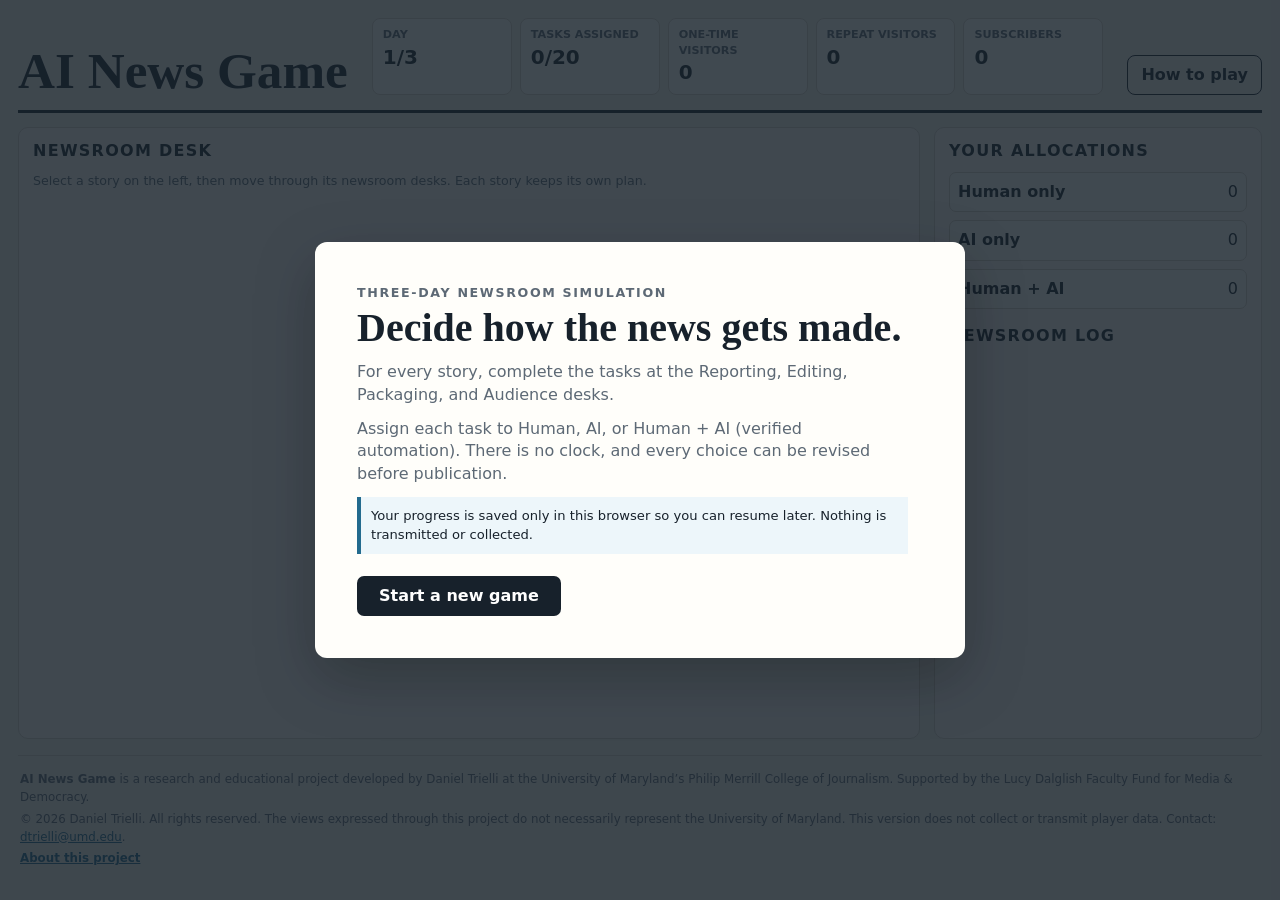
==== commit cd131d15: "improved explanations and added print version" ====
--- a/index.html
+++ b/index.html
@@ -54,10 +54,10 @@
 
     .status {
       display: grid;
-      grid-template-columns: repeat(3, minmax(110px, 1fr));
+      grid-template-columns: repeat(5, minmax(105px, 1fr));
       gap: 8px;
       flex: 1;
-      width: min(700px, 100%);
+      width: min(900px, 100%);
     }
 
     .metric { background: var(--card); border: 1px solid var(--line); border-radius: 8px; padding: 8px 10px; }
@@ -160,12 +160,14 @@
     .story-tab.active .story-tab-status { background: white; }
     .story-tab.active.incomplete .story-tab-status { color: #76520d; }
     .story-tab.active.complete .story-tab-status { color: #155d45; }
+    .story-tab.story-enter { animation: story-arrive .6s cubic-bezier(.2,.8,.2,1) both; }
     .story-tabs-bottom { margin-top: 12px; margin-bottom: 0; padding-top: 12px; border-top: 1px solid var(--line); }
     .active-story { display: flex; flex-direction: column; min-width: 0; background: var(--card); border: 1px solid var(--line); border-radius: 9px; padding: 11px; box-shadow: var(--shadow); }
     .news-board { display: grid; grid-template-columns: repeat(2, minmax(0, 1fr)); gap: 10px; margin-top: 12px; }
     .news-board.single-desk { flex: 1; grid-template-columns: 1fr; }
     .desk { border: 1px solid color-mix(in srgb, var(--desk) 45%, white); border-radius: 8px; overflow: hidden; background: color-mix(in srgb, var(--desk) 6%, white); }
     .active-desk-panel { display: flex; flex-direction: column; min-height: 100%; }
+    .active-desk-panel .board-task { flex: 1; min-height: 70px; }
     .desk-head { display: grid; grid-template-columns: minmax(0, 1.35fr) minmax(270px, .9fr); gap: 12px; align-items: center; padding: 8px 9px; color: white; background: var(--desk); }
     .desk-head-title { display: flex; gap: 8px; align-items: center; min-width: 0; }
     .desk-head-title > span { display: grid; place-items: center; flex: 0 0 27px; height: 27px; border-radius: 50%; background: white; color: var(--desk); font-weight: 900; }
@@ -176,6 +178,8 @@
     .board-task-copy { font-size: .7rem; line-height: 1.35; }
     .board-task-copy strong { font-size: .72rem; }
     .board-task-copy span { color: var(--muted); }
+    .task-choice-explainer { margin: 5px 0 0; padding-left: 7px; border-left: 3px solid var(--desk); color: var(--ink); font-size: .64rem; line-height: 1.35; }
+    .task-choice-explainer b { color: var(--desk); font-size: inherit; }
     .board-choices { display: grid; grid-template-columns: repeat(3, minmax(0, 1fr)); gap: 4px; }
     .board-choices button { position: relative; min-width: 0; border: 1px solid var(--desk); border-radius: 5px; padding: 6px 5px; background: white; color: var(--desk); cursor: pointer; font-size: .67rem; font-weight: 850; }
     .board-choices button span, .board-choices button small { display: block; }
@@ -206,6 +210,7 @@
     .story-column .story-outlook { grid-template-columns: 1fr; margin-top: auto; padding: 10px; }
     .story-column .story-outlook > strong, .story-column .story-outlook > small { grid-column: 1; grid-row: auto; }
     .active-story > .desk-tabs { margin-top: 0; }
+    .workspace-title { margin: 0; color: var(--muted); font-size: .7rem; font-weight: 900; letter-spacing: .09em; text-transform: uppercase; }
     .desk-bulk-choices { display: grid; grid-template-columns: repeat(3, minmax(0, 1fr)); gap: 4px; }
     .desk-head-bulk > small { display: block; margin-bottom: 3px; color: white; font-size: .53rem; font-weight: 850; letter-spacing: .05em; text-transform: uppercase; opacity: .85; }
     .desk-head-bulk button { min-width: 0; border: 1px solid rgba(255,255,255,.8); border-radius: 5px; padding: 5px 3px; background: rgba(255,255,255,.12); color: white; cursor: pointer; font-size: .59rem; font-weight: 850; }
@@ -222,6 +227,31 @@
     .driver-box ul { margin: 5px 0 0; padding-left: 1.1rem; }
     .driver-box li { font-size: .82rem; }
     .driver-box li + li { margin-top: 4px; }
+    .story-effects { margin: 11px 0; border: 1px solid var(--line); border-radius: 8px; overflow: hidden; }
+    .story-effects > strong { display: block; padding: 7px 9px; background: var(--paper); font-size: .68rem; letter-spacing: .05em; text-transform: uppercase; }
+    .story-effect-row { display: grid; grid-template-columns: 1fr; gap: 7px; padding: 9px; border-top: 1px solid var(--line); }
+    .story-effect-row b, .story-effect-row small, .story-effect-row span { display: block; }
+    .story-effect-row b { font-size: .72rem; }
+    .story-effect-row small { color: var(--muted); font-size: .62rem; }
+    .story-effect-row span { font-size: .68rem; font-weight: 800; }
+    .effect-totals { display: flex; flex-wrap: wrap; gap: 4px 14px; }
+    .effect-reasons { margin: 7px 0 0; padding-left: 1.15rem; color: var(--ink); }
+    .effect-reasons li { padding-left: 2px; font-size: .72rem; line-height: 1.4; }
+    .effect-reasons li + li { margin-top: 5px; }
+    .effect-reasons .bonus::marker { color: var(--green); }
+    .effect-reasons .penalty::marker { color: var(--red); }
+    .effect-reason-empty { margin-top: 6px; font-size: .7rem; }
+    .effect-positive { color: var(--green); }
+    .effect-negative { color: var(--red); }
+    .effect-neutral { color: var(--muted); }
+    .effect-rollup { display: grid; grid-template-columns: 1fr; gap: 7px; }
+    .effect-rollup > div { padding: 9px; border: 1px solid var(--line); border-radius: 7px; background: var(--paper); }
+    .effect-rollup strong, .effect-rollup span { display: block; }
+    .effect-rollup span { margin-top: 3px; font-size: .68rem; font-weight: 800; }
+    .effect-rollup details { margin-top: 7px; border-top: 1px solid var(--line); padding-top: 6px; }
+    .effect-rollup summary { color: var(--blue); cursor: pointer; font-size: .68rem; font-weight: 850; }
+    .rollup-story { margin-top: 7px; padding-top: 7px; border-top: 1px solid var(--line); }
+    .rollup-story > b { font-size: .72rem; }
     .impact-viz { margin-top: 16px; padding: 14px; border: 1px solid var(--line); border-radius: 9px; background: var(--paper); }
     .impact-meter { display: grid; grid-template-columns: 55px 1fr 35px; gap: 8px; align-items: center; margin: 7px 0; font-size: .75rem; font-weight: 800; }
     .impact-track { height: 12px; overflow: hidden; border-radius: 20px; background: #ddd7ce; }
@@ -291,6 +321,7 @@
     @keyframes enter { from { transform: translateY(-6px); opacity: 0; } }
     @keyframes metric-in { to { opacity: 1; transform: translateY(0); } }
     @keyframes audience-in { to { opacity: 1; transform: scale(1); } }
+    @keyframes story-arrive { from { opacity: 0; transform: translateX(-24px) scale(.94); } to { opacity: 1; transform: translateX(0) scale(1); } }
 
     @media (max-width: 950px) {
       header { align-items: flex-start; flex-direction: column; }
@@ -303,7 +334,7 @@
 
     @media (max-width: 650px) {
       .shell { padding: 10px; }
-      .status { grid-template-columns: repeat(3, minmax(92px, 1fr)); }
+      .status { grid-template-columns: repeat(5, minmax(92px, 1fr)); }
       main { grid-template-columns: 1fr; }
       .panel { min-height: auto; }
       .reader-list { max-height: 250px; }
@@ -320,6 +351,7 @@
       .story-outlook { grid-template-columns: 1fr; }
       .story-outlook > strong, .story-outlook > small { grid-column: 1; grid-row: auto; }
       .result-grid.allocation-grid, .audience-breakdown-cards { grid-template-columns: 1fr; }
+      .story-effect-row, .effect-rollup { grid-template-columns: 1fr; }
     }
 
     @media (max-height: 720px) {
@@ -334,6 +366,7 @@
       *, *::before, *::after { animation: none !important; transition: none !important; }
       .result-grid .metric, .audience-dot { opacity: 1; transform: none; }
       .logic-animation.sequencing .logic-step { opacity: 1; transform: none; filter: none; }
+      .story-tab.story-enter { opacity: 1; transform: none; }
     }
   </style>
 </head>
@@ -346,7 +379,9 @@
       <div class="status" aria-label="Game status">
         <div class="metric"><span>Day</span><strong id="day">1/3</strong></div>
         <div class="metric"><span>Tasks assigned</span><strong id="assigned">0/20</strong></div>
-        <div class="metric"><span>Retained audience</span><strong id="retained">0</strong></div>
+        <div class="metric"><span>One-time visitors</span><strong id="one-time-header">0</strong></div>
+        <div class="metric"><span>Repeat visitors</span><strong id="repeat-header">0</strong></div>
+        <div class="metric"><span>Subscribers</span><strong id="subscriber-header">0</strong></div>
       </div>
       <div class="header-actions"><button type="button" class="help-button" id="open-help">How to play</button></div>
     </header>
@@ -376,6 +411,7 @@
     <footer class="project-footer">
       <p><strong>AI News Game</strong> is a research and educational project developed by Daniel Trielli at the University of Maryland’s Philip Merrill College of Journalism. Supported by the Lucy Dalglish Faculty Fund for Media &amp; Democracy.</p>
       <p>© 2026 Daniel Trielli. All rights reserved. The views expressed through this project do not necessarily represent the University of Maryland. This version does not collect or transmit player data. Contact: <a href="mailto:dtrielli@umd.edu">dtrielli@umd.edu</a>.</p>
+      <p><a href="about.html"><strong>About this project</strong></a></p>
     </footer>
   </div>
 
@@ -430,6 +466,10 @@
         <h3 id="final-editorial-title">Your three-day editorial strategy</h3>
         <div class="result-grid allocation-grid" id="final-allocation-grid"></div>
         <p class="report-explanation" id="final-editorial-summary"></p>
+      </section>
+      <section class="report-section" aria-labelledby="final-story-effects-title">
+        <h3 id="final-story-effects-title">Story-type bonuses and penalties</h3>
+        <div id="final-story-effects"></div>
       </section>
       <section class="report-section" aria-labelledby="final-impact-title">
         <h3 id="final-impact-title">How readership changed</h3>
@@ -786,6 +826,6 @@
   <script src="data/scenarios.js"></script>
   <script src="data/round-events.js"></script>
   <script src="data/resource-rules.js"></script>
-  <script src="app.js?v=aligned-content-1.14"></script>
+  <script src="app.js?v=task-explainers-1.17"></script>
 </body>
 </html>
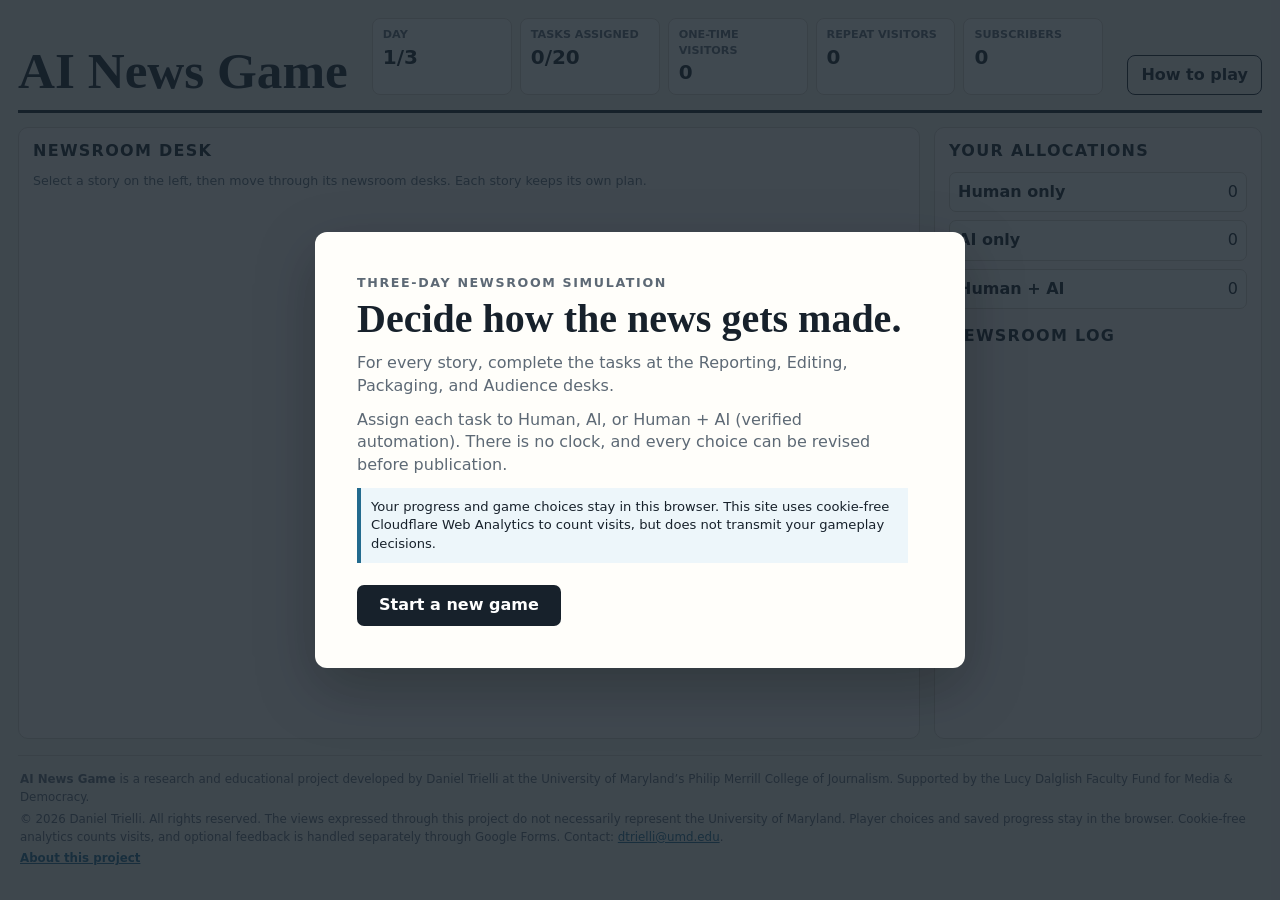
==== commit 06725469: "added feedback and traffic" ====
--- a/index.html
+++ b/index.html
@@ -410,7 +410,7 @@
     </main>
     <footer class="project-footer">
       <p><strong>AI News Game</strong> is a research and educational project developed by Daniel Trielli at the University of Maryland’s Philip Merrill College of Journalism. Supported by the Lucy Dalglish Faculty Fund for Media &amp; Democracy.</p>
-      <p>© 2026 Daniel Trielli. All rights reserved. The views expressed through this project do not necessarily represent the University of Maryland. This version does not collect or transmit player data. Contact: <a href="mailto:dtrielli@umd.edu">dtrielli@umd.edu</a>.</p>
+      <p>© 2026 Daniel Trielli. All rights reserved. The views expressed through this project do not necessarily represent the University of Maryland. Player choices and saved progress stay in the browser. Cookie-free analytics counts visits, and optional feedback is handled separately through Google Forms. Contact: <a href="mailto:dtrielli@umd.edu">dtrielli@umd.edu</a>.</p>
       <p><a href="about.html"><strong>About this project</strong></a></p>
     </footer>
   </div>
@@ -421,7 +421,7 @@
       <h2 id="intro-title">Decide how the news gets made.</h2>
       <p>For every story, complete the tasks at the Reporting, Editing, Packaging, and Audience desks.</p>
       <p>Assign each task to Human, AI, or Human + AI (verified automation). There is no clock, and every choice can be revised before publication.</p>
-      <p class="privacy-note">Your progress is saved only in this browser so you can resume later. Nothing is transmitted or collected.</p>
+      <p class="privacy-note">Your progress and game choices stay in this browser. This site uses cookie-free Cloudflare Web Analytics to count visits, but does not transmit your gameplay decisions.</p>
       <div class="startup-error hidden" id="startup-error" role="alert"></div>
       <div class="button-row"><button class="primary" id="start">Start a new game</button><button class="secondary hidden" id="resume">Resume saved game</button></div>
     </div>
@@ -489,9 +489,8 @@
       </section>
       <section class="report-section" aria-labelledby="tester-feedback-title">
         <h3 id="tester-feedback-title">Help improve the game</h3>
-        <p>As you reflect on the playtest, consider:</p>
-        <ul class="feedback-list"><li>Were the choices and their consequences clear?</li><li>Did the tradeoffs feel meaningful?</li><li>What felt repetitive, confusing, or missing?</li></ul>
-        <p><a class="text-link" href="mailto:dtrielli@umd.edu?subject=AI%20News%20Game%20playtest%20feedback">Send playtest feedback</a></p>
+        <p>If you have a minute, tell us what was clear and what should change.</p>
+        <p><a class="text-link" href="https://forms.gle/y41FUJFVD3dGhrK59" target="_blank" rel="noopener noreferrer">Share short playtest feedback</a> <span class="tiny">(opens a Google Form)</span></p>
       </section>
       <button class="primary" id="restart">Play again</button>
     </div>
@@ -827,5 +826,8 @@
   <script src="data/round-events.js"></script>
   <script src="data/resource-rules.js"></script>
   <script src="app.js?v=task-explainers-1.17"></script>
+  <!-- Cloudflare Web Analytics -->
+  <script type="module" src="https://static.cloudflareinsights.com/beacon.min.js" data-cf-beacon='{"token":"1c67eddc22df48e2a0193da0eef2a2bc"}'></script>
+  <!-- End Cloudflare Web Analytics -->
 </body>
 </html>
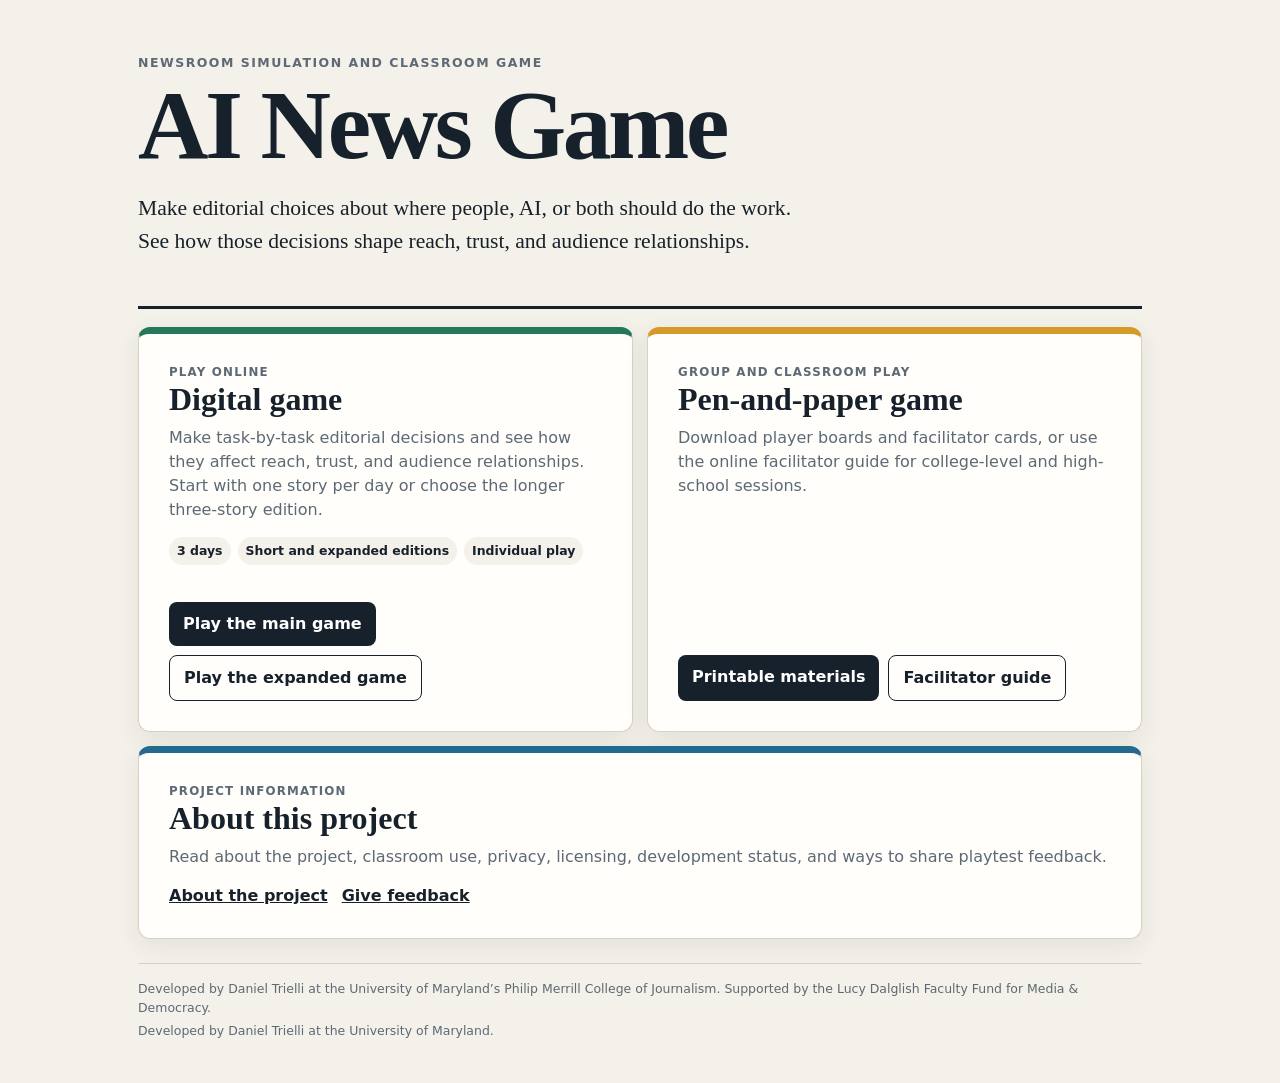
==== commit 4a4f0a0d: "several improvements related to different versions of the game" ====
--- a/index.html
+++ b/index.html
@@ -3,829 +3,79 @@
 <head>
   <meta charset="utf-8">
   <meta name="viewport" content="width=device-width, initial-scale=1">
+  <meta name="description" content="Play the AI News Game online or download the pen-and-paper classroom version.">
   <title>AI News Game</title>
   <style>
-    :root {
-      --ink: #17212b;
-      --muted: #5d6975;
-      --paper: #f4f1ea;
-      --card: #fffefa;
-      --line: #d7d0c5;
-      --red: #d94b3d;
-      --blue: #236b8e;
-      --green: #25785b;
-      --gold: #d59a28;
-      --shadow: 0 7px 24px rgba(35, 33, 28, .08);
-    }
-
-    * { box-sizing: border-box; }
-
-    body {
-      margin: 0;
-      min-height: 100vh;
-      background: var(--paper);
-      color: var(--ink);
-      font: 16px/1.4 system-ui, -apple-system, BlinkMacSystemFont, "Segoe UI", sans-serif;
-    }
-
-    button { font: inherit; }
-    button:focus-visible { outline: 3px solid #111; outline-offset: 3px; }
-
-    .shell { width: min(1440px, 100%); margin: auto; padding: 18px; }
-
-    header {
-      display: flex;
-      justify-content: space-between;
-      gap: 24px;
-      align-items: flex-end;
-      padding-bottom: 15px;
-      border-bottom: 3px solid var(--ink);
-    }
-
-    .header-actions { display: flex; gap: 8px; align-items: stretch; }
-    .help-button { border: 1px solid var(--ink); border-radius: 8px; padding: 8px 13px; background: transparent; color: var(--ink); cursor: pointer; font-weight: 850; }
-
-    h1 { margin: 0; font-family: Georgia, serif; font-size: clamp(1.8rem, 4vw, 3.2rem); line-height: .95; }
-    h2 { margin: 0 0 12px; font: 800 1rem/1.1 system-ui; letter-spacing: .08em; text-transform: uppercase; }
-    h3 { margin: 0; font-size: 1.02rem; line-height: 1.25; }
-    p { margin: 0; }
-    .kicker, .tiny { color: var(--muted); font-size: .79rem; }
-    .kicker { font-weight: 800; letter-spacing: .13em; text-transform: uppercase; margin-bottom: 6px; }
-
-    .status {
-      display: grid;
-      grid-template-columns: repeat(5, minmax(105px, 1fr));
-      gap: 8px;
-      flex: 1;
-      width: min(900px, 100%);
-    }
-
-    .metric { background: var(--card); border: 1px solid var(--line); border-radius: 8px; padding: 8px 10px; }
-    .metric span { display: block; color: var(--muted); font-size: .7rem; font-weight: 800; text-transform: uppercase; }
-    .metric strong { font-size: 1.25rem; font-variant-numeric: tabular-nums; }
-    .pause-button {
-      width: 100%; height: 100%; border: 0; border-radius: 8px;
-      background: var(--ink); color: white; cursor: pointer; font-weight: 850;
-    }
-
-    main { display: grid; grid-template-columns: minmax(520px, 2.2fr) minmax(240px, .8fr); gap: 14px; margin-top: 14px; }
-    .panel { background: rgba(255, 254, 250, .72); border: 1px solid var(--line); border-radius: 10px; padding: 14px; min-height: 68vh; }
-    .project-footer { margin-top: 16px; padding: 15px 2px 4px; border-top: 1px solid var(--line); color: var(--muted); font-size: .74rem; line-height: 1.5; }
-    .project-footer p + p { margin-top: 4px; }
-    .project-footer a { color: var(--blue); }
-    .privacy-note { padding: 10px; border-left: 4px solid var(--blue); background: #edf6fa; color: var(--ink) !important; font-size: .82rem; }
-    .button-row { display: flex; flex-wrap: wrap; gap: 9px; margin-top: 22px; }
-    .button-row .primary { margin-top: 0; }
-    .button-row .secondary { padding-inline: 18px; }
-    .feedback-list { padding-left: 1.2rem; color: var(--muted); }
-    .feedback-list li + li { margin-top: 5px; }
-    .text-link { color: var(--blue); font-weight: 800; }
-    .startup-error { margin-top: 14px; padding: 12px; border: 2px solid var(--red); border-radius: 8px; background: #fff0ed; color: var(--ink); }
-
-    .reader-list, .story-list, .log { display: grid; gap: 9px; }
-    .reader-list { max-height: 61vh; overflow: auto; }
-    .reader { background: var(--card); border: 1px solid var(--line); border-left: 5px solid var(--blue); border-radius: 7px; padding: 9px; animation: enter .22s ease-out; }
-    .reader.leaving { border-left-color: var(--red); opacity: .6; }
-    .reader-head { display: flex; justify-content: space-between; gap: 8px; }
-    .reader .need { margin-top: 5px; color: var(--muted); font-size: .78rem; }
-    .patience { height: 5px; margin-top: 8px; border-radius: 5px; overflow: hidden; background: #e4ded5; }
-    .patience > div { height: 100%; background: var(--green); transition: width .25s linear, background .25s; }
-
-    .story { background: var(--card); border: 1px solid var(--line); border-radius: 9px; padding: 13px; box-shadow: var(--shadow); }
-    .story-top { display: flex; justify-content: space-between; gap: 12px; align-items: flex-start; }
-    .story-labels { display: flex; flex-wrap: wrap; gap: 7px; align-items: center; margin-bottom: 5px; }
-    .story-labels .kicker { margin: 0; }
-    .story-type-badge { padding: 2px 7px; border-radius: 99px; background: var(--ink); color: white; font-size: .65rem; font-weight: 850; }
-    .story-stakes { max-width: 72ch; margin: 5px 0 3px; color: var(--muted); font-size: .78rem; }
-    .tag { border: 1px solid currentColor; border-radius: 99px; padding: 2px 7px; color: var(--blue); font-size: .7rem; font-weight: 800; white-space: nowrap; }
-    .stage-row { display: grid; grid-template-columns: repeat(4, 1fr); gap: 5px; margin: 12px 0; }
-    .stage { padding-top: 6px; border-top: 5px solid #ded9d0; color: var(--muted); font-size: .67rem; font-weight: 800; text-transform: uppercase; }
-    .stage.done { border-color: var(--green); color: var(--green); }
-    .stage.current { border-color: var(--gold); color: var(--ink); }
-    .task-line { min-height: 1.4em; font-size: .84rem; color: var(--muted); }
-    .assignments { display: grid; grid-template-columns: repeat(3, 1fr); gap: 7px; margin-top: 10px; }
-    .assignments button, .primary, .secondary {
-      border: 0;
-      border-radius: 7px;
-      padding: 9px 8px;
-      cursor: pointer;
-      font-weight: 850;
-    }
-    .assignments button { background: #e8e2d9; color: var(--ink); }
-    .assignments button:hover:not(:disabled) { transform: translateY(-1px); background: #ddd5c9; }
-    .assignments button.selected { background: var(--ink); color: white; }
-    button:disabled { opacity: .42; cursor: not-allowed; }
-    .working { color: var(--blue); font-weight: 800; }
-    .workbar { height: 8px; background: #e4ded5; border-radius: 5px; overflow: hidden; margin-top: 9px; }
-    .workbar > div { height: 100%; width: 0; background: var(--blue); transition: width .1s linear; }
-
-    .capacity { display: grid; gap: 8px; margin-bottom: 16px; }
-    .capacity-row { display: grid; grid-template-columns: 58px 1fr 38px; gap: 8px; align-items: center; font-size: .82rem; }
-    .capacity-bar { height: 9px; background: #ded8cf; border-radius: 9px; overflow: hidden; }
-    .capacity-bar div { height: 100%; background: var(--blue); transition: width .25s; }
-    .capacity-row.ai .capacity-bar div { background: var(--red); }
-    .log { max-height: 45vh; overflow: auto; }
-    .log-item { padding: 8px 0; border-bottom: 1px solid var(--line); font-size: .79rem; }
-    .log-item strong { display: block; }
-    .log-button { width: 100%; border: 0; padding: 9px; border-radius: 7px; background: #e8e2d9; color: var(--ink); text-align: left; cursor: pointer; }
-    .log-button:hover { background: #ddd5c9; }
-    .log-button strong, .log-button span { display: block; }
-    .task-card { border-top: 1px solid var(--line); padding: 11px 0; }
-    .task-card:first-of-type { margin-top: 10px; }
-    .task-card .assignments { grid-template-columns: .8fr .8fr 1.5fr; }
-    .task-heading { display: flex; justify-content: space-between; gap: 10px; align-items: baseline; }
-    .task-description { color: var(--muted); font-size: .77rem; }
-    .publish { width: 100%; margin-top: 12px; background: var(--green); color: white; }
-    .allocation-list { display: grid; gap: 8px; margin-bottom: 18px; }
-    .allocation-item { display: flex; justify-content: space-between; padding: 8px; background: var(--card); border: 1px solid var(--line); border-radius: 7px; }
-    .story-workspace { display: grid; grid-template-columns: minmax(210px, .72fr) minmax(0, 2fr); gap: 10px; align-items: stretch; }
-    .story-column { display: flex; flex-direction: column; gap: 8px; min-width: 0; background: var(--card); border: 1px solid var(--line); border-radius: 9px; padding: 11px; box-shadow: var(--shadow); }
-    .story-tabs { display: grid; grid-template-columns: 1fr; gap: 7px; }
-    .story-tab { text-align: left; border: 1px solid var(--line); border-radius: 8px; background: #e8e2d9; padding: 8px; cursor: pointer; }
-    .story-tab strong, .story-tab span { display: block; }
-    .story-tab strong { font-size: .78rem; line-height: 1.2; }
-    .story-tab span { margin-top: 4px; color: var(--muted); font-size: .68rem; }
-    .story-tab-labels { display: flex !important; flex-wrap: wrap; gap: 4px; align-items: center; margin: 0 0 5px !important; }
-    .story-tab-labels b { font-size: .58rem; letter-spacing: .08em; text-transform: uppercase; }
-    .story-tab-labels i { padding: 1px 5px; border-radius: 99px; background: var(--ink); color: white; font-size: .55rem; font-style: normal; font-weight: 800; }
-    .story-tab-description { margin-top: 6px !important; font-size: .62rem !important; line-height: 1.3; }
-    .story-tab-progress { font-size: .61rem !important; }
-    .story-tab.active { background: var(--ink); color: white; }
-    .story-tab.active span { color: #d9e0e6; }
-    .story-tab.incomplete { border-left: 5px solid var(--gold); }
-    .story-tab.complete { border-left: 5px solid var(--green); }
-    .story-tab-status { display: inline-block !important; width: max-content; margin-top: 6px !important; padding: 2px 6px; border-radius: 99px; font-size: .58rem !important; font-weight: 900; letter-spacing: .03em; }
-    .story-tab.incomplete .story-tab-status { background: #fff0c5; color: #76520d; }
-    .story-tab.complete .story-tab-status { background: #d8eee4; color: #155d45; }
-    .story-tab.active .story-tab-status { background: white; }
-    .story-tab.active.incomplete .story-tab-status { color: #76520d; }
-    .story-tab.active.complete .story-tab-status { color: #155d45; }
-    .story-tab.story-enter { animation: story-arrive .6s cubic-bezier(.2,.8,.2,1) both; }
-    .story-tabs-bottom { margin-top: 12px; margin-bottom: 0; padding-top: 12px; border-top: 1px solid var(--line); }
-    .active-story { display: flex; flex-direction: column; min-width: 0; background: var(--card); border: 1px solid var(--line); border-radius: 9px; padding: 11px; box-shadow: var(--shadow); }
-    .news-board { display: grid; grid-template-columns: repeat(2, minmax(0, 1fr)); gap: 10px; margin-top: 12px; }
-    .news-board.single-desk { flex: 1; grid-template-columns: 1fr; }
-    .desk { border: 1px solid color-mix(in srgb, var(--desk) 45%, white); border-radius: 8px; overflow: hidden; background: color-mix(in srgb, var(--desk) 6%, white); }
-    .active-desk-panel { display: flex; flex-direction: column; min-height: 100%; }
-    .active-desk-panel .board-task { flex: 1; min-height: 70px; }
-    .desk-head { display: grid; grid-template-columns: minmax(0, 1.35fr) minmax(270px, .9fr); gap: 12px; align-items: center; padding: 8px 9px; color: white; background: var(--desk); }
-    .desk-head-title { display: flex; gap: 8px; align-items: center; min-width: 0; }
-    .desk-head-title > span { display: grid; place-items: center; flex: 0 0 27px; height: 27px; border-radius: 50%; background: white; color: var(--desk); font-weight: 900; }
-    .desk-head h3 { text-transform: uppercase; font-size: .82rem; }
-    .desk-head p { font-size: .67rem; opacity: .9; }
-    .board-task { display: grid; grid-template-columns: minmax(0, 1.35fr) minmax(270px, .9fr); gap: 12px; align-items: center; padding: 7px 9px; border-bottom: 1px solid color-mix(in srgb, var(--desk) 20%, white); }
-    .board-task:last-child { border-bottom: 0; }
-    .board-task-copy { font-size: .7rem; line-height: 1.35; }
-    .board-task-copy strong { font-size: .72rem; }
-    .board-task-copy span { color: var(--muted); }
-    .task-choice-explainer { margin: 5px 0 0; padding-left: 7px; border-left: 3px solid var(--desk); color: var(--ink); font-size: .64rem; line-height: 1.35; }
-    .task-choice-explainer b { color: var(--desk); font-size: inherit; }
-    .board-choices { display: grid; grid-template-columns: repeat(3, minmax(0, 1fr)); gap: 4px; }
-    .board-choices button { position: relative; min-width: 0; border: 1px solid var(--desk); border-radius: 5px; padding: 6px 5px; background: white; color: var(--desk); cursor: pointer; font-size: .67rem; font-weight: 850; }
-    .board-choices button span, .board-choices button small { display: block; }
-    .board-choices button small { font-size: .54rem; font-weight: 650; }
-    .board-choices button.selected { background: var(--desk); color: white; }
-    .desk-tabs { display: grid; grid-template-columns: repeat(4, minmax(0, 1fr)); gap: 6px; margin-top: 12px; }
-    .desk-tab { min-width: 0; padding: 8px; border: 1px solid var(--line); border-top: 4px solid var(--desk); border-radius: 7px; background: white; color: var(--ink); cursor: pointer; text-align: left; }
-    .desk-tab strong, .desk-tab span { display: block; }
-    .desk-tab strong { font-size: .72rem; }
-    .desk-tab-status { width: max-content; margin-top: 5px !important; padding: 2px 5px; border-radius: 99px; font-size: .55rem !important; font-weight: 900; letter-spacing: .03em; }
-    .desk-tab.incomplete .desk-tab-status { background: #fff0c5; color: #76520d; }
-    .desk-tab.complete .desk-tab-status { background: #d8eee4; color: #155d45; }
-    .desk-tab.active { background: var(--desk); color: white; }
-    .desk-tab.active .desk-tab-status { background: white; opacity: 1; }
-    .desk-tab.active.incomplete .desk-tab-status { color: #76520d; }
-    .desk-tab.active.complete .desk-tab-status { color: #155d45; }
-    .desk-navigation { display: grid; grid-template-columns: 1fr 1fr; gap: 7px; margin-top: auto; padding: 10px; border-top: 1px solid color-mix(in srgb, var(--desk) 20%, white); }
-    .desk-navigation .secondary { margin: 0; }
-    .story-outlook { display: grid; grid-template-columns: 88px minmax(180px, 1fr); gap: 5px 12px; align-items: center; margin-top: 11px; padding: 10px 12px; border: 1px solid var(--line); border-radius: 8px; background: var(--paper); }
-    .story-outlook > strong { grid-row: 1 / 3; align-self: center; font-size: .75rem; text-transform: uppercase; letter-spacing: .05em; }
-    .story-outlook > small { grid-column: 2; color: var(--muted); font-size: .62rem; }
-    .outlook-row { display: grid; grid-template-columns: 42px 1fr 26px; gap: 7px; align-items: center; font-size: .68rem; font-weight: 800; }
-    .outlook-row b { text-align: right; font-variant-numeric: tabular-nums; }
-    .outlook-track { height: 8px; overflow: hidden; border-radius: 10px; background: #ded8cf; }
-    .outlook-track > i { display: block; height: 100%; border-radius: inherit; transition: width .3s ease; }
-    .outlook-track .reach { background: var(--blue); }
-    .outlook-track .trust { background: var(--green); }
-    .story-column .story-outlook { grid-template-columns: 1fr; margin-top: auto; padding: 10px; }
-    .story-column .story-outlook > strong, .story-column .story-outlook > small { grid-column: 1; grid-row: auto; }
-    .active-story > .desk-tabs { margin-top: 0; }
-    .workspace-title { margin: 0; color: var(--muted); font-size: .7rem; font-weight: 900; letter-spacing: .09em; text-transform: uppercase; }
-    .desk-bulk-choices { display: grid; grid-template-columns: repeat(3, minmax(0, 1fr)); gap: 4px; }
-    .desk-head-bulk > small { display: block; margin-bottom: 3px; color: white; font-size: .53rem; font-weight: 850; letter-spacing: .05em; text-transform: uppercase; opacity: .85; }
-    .desk-head-bulk button { min-width: 0; border: 1px solid rgba(255,255,255,.8); border-radius: 5px; padding: 5px 3px; background: rgba(255,255,255,.12); color: white; cursor: pointer; font-size: .59rem; font-weight: 850; }
-    .desk-head-bulk button:hover { background: white; color: var(--desk); }
-    .day-action { margin-top: 14px; padding: 14px; border: 2px solid var(--ink); border-radius: 9px; text-align: center; }
-    .day-action .primary { width: 100%; margin-top: 8px; }
-    .summary-note { margin-top: 14px; padding: 10px; border-left: 4px solid var(--gold); background: #fff7df; color: var(--ink) !important; font-size: .8rem; }
-    .report-section { margin-top: 18px; }
-    .report-section + .report-section { padding-top: 17px; border-top: 1px solid var(--line); }
-    .report-section h3 { margin-bottom: 9px; font: 800 1rem/1.2 system-ui; }
-    .report-explanation { margin: 10px 0 !important; color: var(--ink) !important; font-size: .9rem; }
-    .driver-box { margin: 10px 0; padding: 10px 12px; border-left: 4px solid var(--blue); background: #edf6fa; color: var(--ink); }
-    .driver-box > strong { font-size: .78rem; text-transform: uppercase; letter-spacing: .05em; }
-    .driver-box ul { margin: 5px 0 0; padding-left: 1.1rem; }
-    .driver-box li { font-size: .82rem; }
-    .driver-box li + li { margin-top: 4px; }
-    .story-effects { margin: 11px 0; border: 1px solid var(--line); border-radius: 8px; overflow: hidden; }
-    .story-effects > strong { display: block; padding: 7px 9px; background: var(--paper); font-size: .68rem; letter-spacing: .05em; text-transform: uppercase; }
-    .story-effect-row { display: grid; grid-template-columns: 1fr; gap: 7px; padding: 9px; border-top: 1px solid var(--line); }
-    .story-effect-row b, .story-effect-row small, .story-effect-row span { display: block; }
-    .story-effect-row b { font-size: .72rem; }
-    .story-effect-row small { color: var(--muted); font-size: .62rem; }
-    .story-effect-row span { font-size: .68rem; font-weight: 800; }
-    .effect-totals { display: flex; flex-wrap: wrap; gap: 4px 14px; }
-    .effect-reasons { margin: 7px 0 0; padding-left: 1.15rem; color: var(--ink); }
-    .effect-reasons li { padding-left: 2px; font-size: .72rem; line-height: 1.4; }
-    .effect-reasons li + li { margin-top: 5px; }
-    .effect-reasons .bonus::marker { color: var(--green); }
-    .effect-reasons .penalty::marker { color: var(--red); }
-    .effect-reason-empty { margin-top: 6px; font-size: .7rem; }
-    .effect-positive { color: var(--green); }
-    .effect-negative { color: var(--red); }
-    .effect-neutral { color: var(--muted); }
-    .effect-rollup { display: grid; grid-template-columns: 1fr; gap: 7px; }
-    .effect-rollup > div { padding: 9px; border: 1px solid var(--line); border-radius: 7px; background: var(--paper); }
-    .effect-rollup strong, .effect-rollup span { display: block; }
-    .effect-rollup span { margin-top: 3px; font-size: .68rem; font-weight: 800; }
-    .effect-rollup details { margin-top: 7px; border-top: 1px solid var(--line); padding-top: 6px; }
-    .effect-rollup summary { color: var(--blue); cursor: pointer; font-size: .68rem; font-weight: 850; }
-    .rollup-story { margin-top: 7px; padding-top: 7px; border-top: 1px solid var(--line); }
-    .rollup-story > b { font-size: .72rem; }
-    .impact-viz { margin-top: 16px; padding: 14px; border: 1px solid var(--line); border-radius: 9px; background: var(--paper); }
-    .impact-meter { display: grid; grid-template-columns: 55px 1fr 35px; gap: 8px; align-items: center; margin: 7px 0; font-size: .75rem; font-weight: 800; }
-    .impact-track { height: 12px; overflow: hidden; border-radius: 20px; background: #ddd7ce; }
-    .impact-fill { width: 0; height: 100%; border-radius: inherit; transition: width 900ms cubic-bezier(.2,.8,.2,1); }
-    .impact-fill.reach { background: var(--blue); }
-    .impact-fill.trust { background: var(--green); }
-    .audience-flow { display: grid; grid-template-columns: 1fr auto 1fr; gap: 10px; align-items: center; margin-top: 15px; }
-    .audience-source, .audience-outcomes > div { border: 1px solid var(--line); border-radius: 8px; padding: 10px; background: var(--card); text-align: center; }
-    .audience-source strong, .audience-outcomes strong { display: block; font-size: 1.35rem; font-variant-numeric: tabular-nums; }
-    .flow-arrow { color: var(--muted); font-size: 1.5rem; }
-    .audience-outcomes { display: grid; gap: 6px; }
-    .audience-dots { display: flex; flex-wrap: wrap; justify-content: center; gap: 3px; min-height: 24px; margin-top: 7px; }
-    .audience-dot { width: 9px; height: 9px; border-radius: 50%; opacity: 0; transform: scale(.2); animation: audience-in .28s ease-out forwards; }
-    .audience-dot.one-time { background: var(--gold); }
-    .audience-dot.repeat { background: var(--green); }
-    .day-bars { display: grid; gap: 8px; margin-top: 16px; }
-    .day-bar { display: grid; grid-template-columns: 48px 1fr 70px; align-items: center; gap: 8px; font-size: .73rem; font-weight: 800; }
-    .day-bar-track { display: flex; height: 16px; overflow: hidden; border-radius: 20px; background: #ddd7ce; }
-    .day-bar-track span { width: 0; transition: width 900ms cubic-bezier(.2,.8,.2,1); }
-    .day-bar-track .one-time { background: var(--gold); }
-    .day-bar-track .repeat { background: var(--green); }
-    .audience-breakdown { margin: 12px 0 16px; padding: 13px; border: 1px solid var(--line); border-radius: 9px; background: var(--paper); }
-    .audience-breakdown-cards { display: grid; grid-template-columns: repeat(3, minmax(0, 1fr)); gap: 8px; }
-    .audience-category { padding: 11px; border: 1px solid var(--line); border-radius: 8px; background: var(--card); text-align: center; }
-    .audience-category .swatch { display: inline-block; width: 10px; height: 10px; margin-right: 5px; border-radius: 50%; }
-    .audience-category strong { display: block; margin-top: 3px; font-size: 1.55rem; font-variant-numeric: tabular-nums; }
-    .audience-category.unique .swatch, .audience-stack .unique { background: var(--gold); }
-    .audience-category.repeat .swatch, .audience-stack .repeat { background: var(--green); }
-    .audience-category.subscriber .swatch, .audience-stack .subscriber { background: #7050a0; }
-    .audience-stack { display: flex; height: 18px; margin-top: 11px; overflow: hidden; border-radius: 20px; background: #ddd7ce; }
-    .audience-stack span { width: 0; transition: width 900ms cubic-bezier(.2,.8,.2,1); }
-    .logic-animation { position: relative; display: grid; gap: 9px; margin-top: 12px; }
-    .logic-step { position: relative; display: grid; grid-template-columns: 34px 1fr; gap: 10px; align-items: start; padding: 11px; border: 1px solid var(--line); border-radius: 8px; background: var(--paper); opacity: 1; transform: none; }
-    .logic-step:not(:last-child)::after { content: ''; position: absolute; left: 27px; top: 45px; width: 2px; height: 18px; background: var(--line); }
-    .logic-number { display: grid; place-items: center; width: 30px; height: 30px; border-radius: 50%; background: var(--ink); color: white; font-weight: 900; }
-    .logic-copy strong { display: block; font-size: .84rem; }
-    .logic-copy p { margin-top: 3px; color: var(--muted); font-size: .75rem; }
-    .logic-values { display: flex; flex-wrap: wrap; gap: 5px; margin-top: 7px; }
-    .logic-values span { padding: 3px 7px; border-radius: 99px; background: white; border: 1px solid var(--line); font-size: .68rem; font-weight: 800; }
-    .logic-animation.sequencing .logic-step { opacity: .16; transform: translateY(5px); filter: grayscale(1); transition: opacity .35s, transform .35s, filter .35s, border-color .35s, box-shadow .35s, background .35s; }
-    .logic-animation.sequencing .logic-step.visible { opacity: 1; transform: translateY(0); filter: none; }
-    .logic-animation.sequencing .logic-step.active { border-color: var(--blue); background: white; box-shadow: 0 0 0 3px rgba(35,107,142,.15); }
-    .logic-values b { font-variant-numeric: tabular-nums; }
-    .replay-logic { margin-top: 9px; border: 1px solid var(--ink); border-radius: 7px; padding: 7px 11px; background: white; color: var(--ink); cursor: pointer; font-weight: 800; }
-    .result-grid .metric { opacity: 0; transform: translateY(6px); animation: metric-in .3s ease-out forwards; }
-
-    .intro, .results {
-      position: fixed;
-      inset: 0;
-      z-index: 10;
-      display: grid;
-      place-items: center;
-      padding: 20px;
-      background: rgba(23, 33, 43, .82);
-    }
-    .modal { width: min(650px, 100%); max-height: calc(100dvh - 40px); overflow-y: auto; overscroll-behavior: contain; scrollbar-gutter: stable; background: var(--card); border-radius: 12px; padding: clamp(22px, 5vw, 42px); box-shadow: 0 20px 60px rgba(0,0,0,.25); }
-    .modal h2 { font: 800 clamp(1.5rem, 5vw, 2.5rem)/1.05 Georgia, serif; letter-spacing: 0; text-transform: none; }
-    .modal p { margin-top: 12px; color: var(--muted); }
-    .primary { margin-top: 22px; background: var(--ink); color: white; padding-inline: 22px; }
-    .secondary { background: #e8e2d9; color: var(--ink); }
-    .result-grid { display: grid; grid-template-columns: repeat(2, 1fr); gap: 8px; margin-top: 18px; }
-    .result-grid.allocation-grid { grid-template-columns: repeat(3, minmax(0, 1fr)); }
-    .result-grid .metric { padding: 14px; }
-    .hidden { display: none !important; }
-    .sr-only { position: absolute; width: 1px; height: 1px; overflow: hidden; clip: rect(0,0,0,0); white-space: nowrap; }
-
-    @keyframes enter { from { transform: translateY(-6px); opacity: 0; } }
-    @keyframes metric-in { to { opacity: 1; transform: translateY(0); } }
-    @keyframes audience-in { to { opacity: 1; transform: scale(1); } }
-    @keyframes story-arrive { from { opacity: 0; transform: translateX(-24px) scale(.94); } to { opacity: 1; transform: translateX(0) scale(1); } }
-
-    @media (max-width: 950px) {
-      header { align-items: flex-start; flex-direction: column; }
-      .status { width: 100%; overflow-x: auto; }
-      .header-actions, .help-button { width: 100%; }
-      main { grid-template-columns: 1fr; }
-      .story-workspace { grid-template-columns: minmax(190px, .65fr) minmax(0, 1.6fr); }
-      .panel:last-child { grid-column: 1 / -1; min-height: auto; display: grid; grid-template-columns: 1fr 1fr; gap: 20px; }
-    }
-
-    @media (max-width: 650px) {
-      .shell { padding: 10px; }
-      .status { grid-template-columns: repeat(5, minmax(92px, 1fr)); }
-      main { grid-template-columns: 1fr; }
-      .panel { min-height: auto; }
-      .reader-list { max-height: 250px; }
-      .panel:last-child { grid-column: auto; grid-template-columns: 1fr; }
-      .assignments button { min-height: 48px; }
-      .task-card .assignments { grid-template-columns: 1fr; }
-      .story-tabs, .news-board { grid-template-columns: 1fr; }
-      .story-workspace { grid-template-columns: 1fr; }
-      .story-tabs { grid-template-columns: 1fr; }
-      .desk-tabs { grid-template-columns: repeat(2, minmax(0, 1fr)); }
-      .board-choices button { min-height: 46px; }
-      .board-task { grid-template-columns: 1fr; gap: 6px; }
-      .desk-head { grid-template-columns: 1fr; gap: 7px; }
-      .story-outlook { grid-template-columns: 1fr; }
-      .story-outlook > strong, .story-outlook > small { grid-column: 1; grid-row: auto; }
-      .result-grid.allocation-grid, .audience-breakdown-cards { grid-template-columns: 1fr; }
-      .story-effect-row, .effect-rollup { grid-template-columns: 1fr; }
-    }
-
-    @media (max-height: 720px) {
-      .intro, .results { padding: 10px; }
-      .modal { max-height: calc(100dvh - 20px); padding: 22px; }
-      .modal h2 { font-size: 1.9rem; }
-      .report-section { margin-top: 13px; }
-      .report-section + .report-section { padding-top: 12px; }
-    }
-
-    @media (prefers-reduced-motion: reduce) {
-      *, *::before, *::after { animation: none !important; transition: none !important; }
-      .result-grid .metric, .audience-dot { opacity: 1; transform: none; }
-      .logic-animation.sequencing .logic-step { opacity: 1; transform: none; filter: none; }
-      .story-tab.story-enter { opacity: 1; transform: none; }
-    }
+    :root { --ink:#17212b; --muted:#5d6975; --paper:#f4f1ea; --card:#fffefa; --line:#d7d0c5; --blue:#236b8e; --green:#25785b; --gold:#d59a28; --shadow:0 7px 24px rgba(35,33,28,.08); }
+    * { box-sizing:border-box; }
+    body { margin:0; background:var(--paper); color:var(--ink); font:16px/1.5 system-ui,-apple-system,BlinkMacSystemFont,"Segoe UI",sans-serif; }
+    a { color:inherit; }
+    a:focus-visible { outline:3px solid #111; outline-offset:4px; }
+    .shell { width:min(1040px,100%); margin:auto; padding:clamp(22px,5vw,54px) 18px 42px; }
+    header { padding-bottom:clamp(24px,5vw,48px); border-bottom:3px solid var(--ink); }
+    .kicker { margin:0 0 8px; color:var(--muted); font-size:.78rem; font-weight:850; letter-spacing:.12em; text-transform:uppercase; }
+    h1 { max-width:780px; margin:0; font:700 clamp(2.8rem,9vw,6.1rem)/.91 Georgia,serif; letter-spacing:-.035em; }
+    .lede { max-width:680px; margin:22px 0 0; font:clamp(1.08rem,2.5vw,1.35rem)/1.55 Georgia,serif; }
+    main { margin-top:18px; }
+    .module-grid { display:grid; grid-template-columns:1fr 1fr; gap:14px; }
+    .card { display:flex; flex-direction:column; min-width:0; padding:clamp(20px,4vw,30px); border:1px solid var(--line); border-radius:12px; background:var(--card); box-shadow:var(--shadow); }
+    .card.featured { border-top:7px solid var(--green); }
+    .card.paper { border-top:7px solid var(--gold); }
+    .card.about { grid-column:1 / -1; border-top:7px solid var(--blue); }
+    .eyebrow { margin:0 0 7px; color:var(--muted); font-size:.74rem; font-weight:850; letter-spacing:.1em; text-transform:uppercase; }
+    h2 { margin:0 0 9px; font:700 clamp(1.45rem,3vw,2rem)/1.08 Georgia,serif; }
+    .card p { margin:0; color:var(--muted); }
+    .details { display:flex; flex-wrap:wrap; gap:7px; margin:15px 0 19px; }
+    .details span { padding:5px 8px; border-radius:999px; background:var(--paper); font-size:.78rem; font-weight:750; }
+    .actions { display:flex; flex-wrap:wrap; gap:9px; margin-top:auto; padding-top:18px; }
+    .button { padding:10px 14px; border-radius:8px; background:var(--ink); color:white; font-weight:850; text-decoration:none; }
+    .button.secondary { border:1px solid var(--ink); background:transparent; color:var(--ink); }
+    .text-links { display:flex; flex-wrap:wrap; gap:14px; margin-top:15px; font-weight:800; }
+    footer { margin-top:24px; padding-top:16px; border-top:1px solid var(--line); color:var(--muted); font-size:.78rem; }
+    footer p { margin:0; }
+    footer p + p { margin-top:5px; }
+    @media (max-width:740px) { .module-grid { grid-template-columns:1fr; } .card.about { grid-column:auto; } }
   </style>
 </head>
 <body>
   <div class="shell">
     <header>
-      <div>
-        <h1>AI News Game</h1>
-      </div>
-      <div class="status" aria-label="Game status">
-        <div class="metric"><span>Day</span><strong id="day">1/3</strong></div>
-        <div class="metric"><span>Tasks assigned</span><strong id="assigned">0/20</strong></div>
-        <div class="metric"><span>One-time visitors</span><strong id="one-time-header">0</strong></div>
-        <div class="metric"><span>Repeat visitors</span><strong id="repeat-header">0</strong></div>
-        <div class="metric"><span>Subscribers</span><strong id="subscriber-header">0</strong></div>
-      </div>
-      <div class="header-actions"><button type="button" class="help-button" id="open-help">How to play</button></div>
+      <p class="kicker">Newsroom simulation and classroom game</p>
+      <h1>AI News Game</h1>
+      <p class="lede">Make editorial choices about where people, AI, or both should do the work. See how those decisions shape reach, trust, and audience relationships.</p>
     </header>
 
     <main>
-      <section class="panel" aria-labelledby="stories-title">
-        <h2 id="stories-title">Newsroom desk</h2>
-        <p class="tiny" style="margin-bottom:10px">Select a story on the left, then move through its newsroom desks. Each story keeps its own plan.</p>
-        <div class="story-list" id="stories"></div>
-      </section>
+      <div class="module-grid">
+        <section class="card featured">
+          <p class="eyebrow">Play online</p>
+          <h2>Digital game</h2>
+          <p>Make task-by-task editorial decisions and see how they affect reach, trust, and audience relationships. Start with one story per day or choose the longer three-story edition.</p>
+          <div class="details"><span>3 days</span><span>Short and expanded editions</span><span>Individual play</span></div>
+          <div class="actions"><a class="button" href="digital/">Play the main game</a><a class="button secondary" href="expanded/">Play the expanded game</a></div>
+        </section>
 
-      <aside class="panel" aria-labelledby="resources-title">
-        <div>
-          <h2 id="resources-title">Your allocations</h2>
-          <div class="allocation-list">
-            <div class="allocation-item"><strong>Human only</strong><span id="human-count">0</span></div>
-            <div class="allocation-item"><strong>AI only</strong><span id="ai-count">0</span></div>
-            <div class="allocation-item"><strong>Human + AI</strong><span id="collab-count">0</span></div>
-          </div>
-        </div>
-        <div>
-          <h2>Newsroom log</h2>
-          <div class="log" id="log" aria-live="polite"></div>
-        </div>
-      </aside>
+        <section class="card paper">
+          <p class="eyebrow">Group and classroom play</p>
+          <h2>Pen-and-paper game</h2>
+          <p>Download player boards and facilitator cards, or use the online facilitator guide for college-level and high-school sessions.</p>
+          <div class="actions"><a class="button" href="print-and-play/">Printable materials</a><a class="button secondary" href="facilitator/">Facilitator guide</a></div>
+        </section>
+
+        <section class="card about">
+          <p class="eyebrow">Project information</p>
+          <h2>About this project</h2>
+          <p>Read about the project, classroom use, privacy, licensing, development status, and ways to share playtest feedback.</p>
+          <div class="text-links"><a href="about.html">About the project</a><a href="https://forms.gle/y41FUJFVD3dGhrK59" target="_blank" rel="noopener noreferrer">Give feedback</a></div>
+        </section>
+      </div>
     </main>
-    <footer class="project-footer">
-      <p><strong>AI News Game</strong> is a research and educational project developed by Daniel Trielli at the University of Maryland’s Philip Merrill College of Journalism. Supported by the Lucy Dalglish Faculty Fund for Media &amp; Democracy.</p>
-      <p>© 2026 Daniel Trielli. All rights reserved. The views expressed through this project do not necessarily represent the University of Maryland. Player choices and saved progress stay in the browser. Cookie-free analytics counts visits, and optional feedback is handled separately through Google Forms. Contact: <a href="mailto:dtrielli@umd.edu">dtrielli@umd.edu</a>.</p>
-      <p><a href="about.html"><strong>About this project</strong></a></p>
+
+    <footer>
+      <p>Developed by Daniel Trielli at the University of Maryland’s Philip Merrill College of Journalism. Supported by the Lucy Dalglish Faculty Fund for Media &amp; Democracy.</p>
+      <p>Developed by Daniel Trielli at the University of Maryland.</p>
     </footer>
   </div>
-
-  <div class="intro" id="intro" role="dialog" aria-modal="true" aria-labelledby="intro-title">
-    <div class="modal">
-      <div class="kicker">Three-day newsroom simulation</div>
-      <h2 id="intro-title">Decide how the news gets made.</h2>
-      <p>For every story, complete the tasks at the Reporting, Editing, Packaging, and Audience desks.</p>
-      <p>Assign each task to Human, AI, or Human + AI (verified automation). There is no clock, and every choice can be revised before publication.</p>
-      <p class="privacy-note">Your progress and game choices stay in this browser. This site uses cookie-free Cloudflare Web Analytics to count visits, but does not transmit your gameplay decisions.</p>
-      <div class="startup-error hidden" id="startup-error" role="alert"></div>
-      <div class="button-row"><button class="primary" id="start">Start a new game</button><button class="secondary hidden" id="resume">Resume saved game</button></div>
-    </div>
-  </div>
-
-  <div class="results hidden" id="help" role="dialog" aria-modal="true" aria-labelledby="help-title">
-    <div class="modal">
-      <div class="kicker">Instructions and scoring</div>
-      <h2 id="help-title" tabindex="-1">How to play</h2>
-      <p>Across three days, assign all 20 newsroom tasks for each of three stories. Choose Human, AI, or Human + AI. You may revise any assignment until you finish the day.</p>
-      <section class="report-section"><h3>What your choices do</h3><p>Human assignments emphasize trust, AI emphasizes reach, and Human + AI adds oversight. Story type makes AI a better or riskier fit for particular tasks. The Story outlook combines your assignments into live reach and trust estimates. Reach attracts readers, while trust helps retain them.</p></section>
-      <section class="report-section"><h3>Moving through the board</h3><p>Use the four desk tabs to move between Reporting, Editing, Packaging, and Audience. Each tab shows whether its five tasks are complete.</p></section>
-      <section class="report-section"><h3>About the scoring model</h3><p>The numerical effects are provisional game rules for playtesting. They are not empirical claims about the performance of people or AI. The final score combines traffic, repeat visitors, and subscribers.</p></section>
-      <button class="primary" id="close-help">Return to the game</button>
-    </div>
-  </div>
-
-  <div class="results hidden" id="day-summary" role="dialog" aria-modal="true" aria-labelledby="day-summary-title">
-    <div class="modal">
-      <div class="kicker" id="day-summary-kicker">Day complete</div>
-      <h2 id="day-summary-title" tabindex="-1">Today’s newsroom choices</h2>
-      <section class="report-section" aria-labelledby="editorial-choices-title">
-        <h3 id="editorial-choices-title">Your editorial choices</h3>
-        <div class="result-grid allocation-grid" id="day-summary-grid"></div>
-        <p class="report-explanation" id="editorial-summary"></p>
-      </section>
-      <section class="report-section" aria-labelledby="impact-choices-title">
-        <h3 id="impact-choices-title">Impact of your choices</h3>
-        <div class="report-explanation" id="choice-impact-summary"></div>
-        <div id="day-impact-container"></div>
-        <p class="report-explanation" id="readership-summary"></p>
-      </section>
-      <button class="primary" id="next-day">Begin next day</button>
-    </div>
-  </div>
-
-  <div class="results hidden" id="results" role="dialog" aria-modal="true" aria-labelledby="results-title">
-    <div class="modal">
-      <div class="kicker">Three-day simulation complete</div>
-      <h2 id="results-title" tabindex="-1">Your newsroom across three days</h2>
-      <section class="report-section" aria-labelledby="final-editorial-title">
-        <h3 id="final-editorial-title">Your three-day editorial strategy</h3>
-        <div class="result-grid allocation-grid" id="final-allocation-grid"></div>
-        <p class="report-explanation" id="final-editorial-summary"></p>
-      </section>
-      <section class="report-section" aria-labelledby="final-story-effects-title">
-        <h3 id="final-story-effects-title">Story-type bonuses and penalties</h3>
-        <div id="final-story-effects"></div>
-      </section>
-      <section class="report-section" aria-labelledby="final-impact-title">
-        <h3 id="final-impact-title">How readership changed</h3>
-        <div id="final-day-bars-container"></div>
-        <p class="report-explanation" id="final-readership-summary"></p>
-      </section>
-      <section class="report-section" aria-labelledby="logic-title">
-        <h3 id="logic-title">How your choices became a score</h3>
-        <div id="logic-animation"></div>
-        <button type="button" class="replay-logic" id="replay-logic">Replay explanation</button>
-      </section>
-      <section class="report-section" aria-labelledby="final-audience-title">
-        <h3 id="final-audience-title">Your final audience</h3>
-        <div id="final-audience-breakdown"></div>
-        <div class="result-grid" id="result-grid"></div>
-        <p class="report-explanation" id="reflection"></p>
-      </section>
-      <section class="report-section" aria-labelledby="tester-feedback-title">
-        <h3 id="tester-feedback-title">Help improve the game</h3>
-        <p>If you have a minute, tell us what was clear and what should change.</p>
-        <p><a class="text-link" href="https://forms.gle/y41FUJFVD3dGhrK59" target="_blank" rel="noopener noreferrer">Share short playtest feedback</a> <span class="tiny">(opens a Google Form)</span></p>
-      </section>
-      <button class="primary" id="restart">Play again</button>
-    </div>
-  </div>
-
-  <div class="sr-only" id="announcer" aria-live="assertive"></div>
-  <noscript><p class="startup-error">This game requires JavaScript. Enable JavaScript and reload the page.</p></noscript>
-
-  <script type="text/plain" id="legacy-timed-prototype">
-    'use strict';
-
-    const ROUND_SECONDS = 300;
-    const MAX_READERS = 14;
-    const HUMAN_MAX = 2;
-    const AI_MAX = 3;
-    const STAGES = ['Reporting', 'Verification', 'Writing', 'Distribution'];
-
-    const topics = {
-      local: { label: 'Local life', color: '#25785b' },
-      climate: { label: 'Climate', color: '#397d9a' },
-      government: { label: 'Government', color: '#7356a5' },
-      health: { label: 'Public health', color: '#b05252' },
-      schools: { label: 'Schools', color: '#9a6b19' }
-    };
-
-    const storyTemplates = [
-      { topic: 'local', title: 'Transit proposal would redraw three bus routes', urgency: 1 },
-      { topic: 'climate', title: 'Flood warning issued after overnight rain', urgency: 2 },
-      { topic: 'government', title: 'Council prepares to vote on housing rules', urgency: 1 },
-      { topic: 'health', title: 'Clinics report an increase in respiratory illness', urgency: 2 },
-      { topic: 'schools', title: 'District considers changing school start times', urgency: 1 },
-      { topic: 'local', title: 'Small businesses face a new permit deadline', urgency: 1 },
-      { topic: 'climate', title: 'Heat plan opens cooling centers across the city', urgency: 2 },
-      { topic: 'government', title: 'Public records reveal delays in inspections', urgency: 1 },
-      { topic: 'health', title: 'Hospital announces changes to emergency intake', urgency: 2 },
-      { topic: 'schools', title: 'Parents question a proposed curriculum change', urgency: 1 }
-    ];
-
-    const needs = [
-      { label: 'Needs it quickly', kind: 'speed', patience: 34 },
-      { label: 'Checks credibility closely', kind: 'trust', patience: 52 },
-      { label: 'Needs a clear explanation', kind: 'clarity', patience: 60 },
-      { label: 'Needs accessible formatting', kind: 'access', patience: 58 },
-      { label: 'Will share useful coverage', kind: 'reach', patience: 46 }
-    ];
-
-    const choices = {
-      human: {
-        label: 'Human', human: 1, ai: 0,
-        durations: [10, 11, 12, 10],
-        quality: [12, 12, 10, 4], trust: [8, 10, 7, 4], reach: [0, 0, 1, 5]
-      },
-      ai: {
-        label: 'AI', human: 0, ai: 1,
-        durations: [5, 5, 5, 4],
-        quality: [-5, -7, -3, -1], trust: [-3, -6, -3, -2], reach: [0, 0, 3, 10]
-      },
-      both: {
-        label: 'Both', human: 1, ai: 1,
-        durations: [7, 7, 7, 6],
-        quality: [9, 11, 9, 5], trust: [7, 9, 7, 5], reach: [1, 1, 4, 8]
-      }
-    };
-
-    const state = {
-      running: false, paused: true, time: ROUND_SECONDS, reached: 0, lost: 0,
-      trust: 70, accuracy: 70, humanBusy: 0, aiBusy: 0,
-      readers: [], stories: [], logs: [], nextReader: 0, lastTick: 0,
-      published: 0, assignments: { human: 0, ai: 0, both: 0 }, nextId: 1
-    };
-
-    const $ = selector => document.querySelector(selector);
-    const random = array => array[Math.floor(Math.random() * array.length)];
-    const clamp = (number, min, max) => Math.max(min, Math.min(max, number));
-
-    function resetState() {
-      Object.assign(state, {
-        running: true, paused: false, time: ROUND_SECONDS, reached: 0, lost: 0,
-        trust: 70, accuracy: 70, humanBusy: 0, aiBusy: 0,
-        readers: [], stories: [], logs: [], nextReader: 0,
-        published: 0, assignments: { human: 0, ai: 0, both: 0 }, nextId: 1
-      });
-      for (let i = 0; i < 3; i++) state.stories.push(makeStory(i));
-      for (let i = 0; i < 4; i++) addReader();
-      addLog('The shift begins', 'Readers are arriving. Choose how each task gets done.');
-      render();
-    }
-
-    function makeStory(offset = 0) {
-      const used = state.stories.map(story => story.title);
-      const available = storyTemplates.filter(item => !used.includes(item.title));
-      const template = available[(state.published + offset) % available.length] || random(storyTemplates);
-      return {
-        id: state.nextId++, ...template, stage: 0, working: null,
-        quality: 50, trust: 50, reach: 1, history: []
-      };
-    }
-
-    function addReader() {
-      if (state.readers.length >= MAX_READERS) {
-        state.lost++;
-        return;
-      }
-      const topic = random(Object.keys(topics));
-      const need = random(needs);
-      const patience = Math.max(18, need.patience - Math.floor((ROUND_SECONDS - state.time) / 18));
-      state.readers.unshift({
-        id: state.nextId++, topic, need: need.kind, needLabel: need.label,
-        patience, maxPatience: patience
-      });
-    }
-
-    function canAssign(choice) {
-      const spec = choices[choice];
-      return state.humanBusy + spec.human <= HUMAN_MAX && state.aiBusy + spec.ai <= AI_MAX;
-    }
-
-    function assign(storyId, choice) {
-      const story = state.stories.find(item => item.id === storyId);
-      if (!state.running || state.paused || !story || story.working || !canAssign(choice)) return;
-      const spec = choices[choice];
-      const duration = Math.max(2.5, spec.durations[story.stage] - story.urgency);
-      story.working = { choice, elapsed: 0, duration };
-      state.humanBusy += spec.human;
-      state.aiBusy += spec.ai;
-      state.assignments[choice]++;
-      addLog(`${spec.label} assigned`, `${STAGES[story.stage]}: ${story.title}`);
-      render();
-    }
-
-    function completeTask(story) {
-      const work = story.working;
-      const spec = choices[work.choice];
-      state.humanBusy -= spec.human;
-      state.aiBusy -= spec.ai;
-      story.quality += spec.quality[story.stage];
-      story.trust += spec.trust[story.stage];
-      story.reach += spec.reach[story.stage];
-      story.history.push({ stage: STAGES[story.stage], choice: work.choice });
-      story.working = null;
-      story.stage++;
-      if (story.stage >= STAGES.length) publish(story);
-    }
-
-    function publish(story) {
-      const quality = clamp(story.quality, 10, 100);
-      const credibility = clamp(story.trust, 10, 100);
-      const candidates = state.readers.filter(reader => reader.topic === story.topic);
-      const baseReach = 2 + Math.floor(story.reach / 8);
-      const reachable = candidates.slice(-Math.max(1, baseReach));
-      let served = 0;
-
-      reachable.forEach(reader => {
-        let fit = quality / 100;
-        if (reader.need === 'trust') fit *= credibility / 72;
-        if (reader.need === 'clarity') fit *= quality / 68;
-        if (reader.need === 'access' && story.history.at(-1)?.choice === 'ai') fit *= .72;
-        if (reader.need === 'reach') fit *= Math.min(1.35, story.reach / 12);
-        if (reader.need === 'speed') fit *= reader.patience / reader.maxPatience > .35 ? 1.15 : .72;
-        if (Math.random() < clamp(fit, .18, .96)) served++;
-      });
-
-      const servedIds = new Set(reachable.slice(0, served).map(reader => reader.id));
-      state.readers = state.readers.filter(reader => !servedIds.has(reader.id));
-      state.reached += served;
-      state.published++;
-      state.accuracy = Math.round(clamp(state.accuracy * .78 + quality * .22, 0, 100));
-      state.trust = Math.round(clamp(state.trust * .8 + credibility * .2 + (served ? 1 : -2), 0, 100));
-      addLog(`Published · ${served} reached`, story.title);
-      $('#announcer').textContent = `${story.title} published and reached ${served} readers.`;
-
-      const index = state.stories.findIndex(item => item.id === story.id);
-      state.stories[index] = makeStory(index);
-    }
-
-    function addLog(title, detail) {
-      state.logs.unshift({ title, detail });
-      state.logs = state.logs.slice(0, 12);
-    }
-
-    function tick(timestamp) {
-      if (!state.running) return;
-      if (!state.lastTick) state.lastTick = timestamp;
-      if (state.paused) {
-        state.lastTick = timestamp;
-        requestAnimationFrame(tick);
-        return;
-      }
-      const delta = Math.min(.15, (timestamp - state.lastTick) / 1000);
-      state.lastTick = timestamp;
-      state.time -= delta;
-      state.nextReader -= delta;
-
-      if (state.nextReader <= 0) {
-        addReader();
-        const pressure = (ROUND_SECONDS - state.time) / ROUND_SECONDS;
-        state.nextReader = 3.1 - pressure * 1.4 + Math.random() * 1.1;
-      }
-
-      state.readers.forEach(reader => reader.patience -= delta);
-      const departing = state.readers.filter(reader => reader.patience <= 0);
-      if (departing.length) {
-        state.lost += departing.length;
-        state.trust = clamp(state.trust - Math.min(2, departing.length), 0, 100);
-        state.readers = state.readers.filter(reader => reader.patience > 0);
-      }
-
-      state.stories.forEach(story => {
-        if (!story.working) return;
-        story.working.elapsed += delta;
-        if (story.working.elapsed >= story.working.duration) completeTask(story);
-      });
-
-      if (state.time <= 0) return endGame();
-      render();
-      requestAnimationFrame(tick);
-    }
-
-    function endGame() {
-      state.running = false;
-      state.time = 0;
-      render();
-      const total = state.reached + state.lost + state.readers.length;
-      const reachRate = total ? Math.round(state.reached / total * 100) : 0;
-      const dominant = Object.entries(state.assignments).sort((a, b) => b[1] - a[1])[0][0];
-      const reflection = dominant === 'ai'
-        ? 'You prioritized speed and scale. Look at whether reach increased at the cost of accuracy or trust.'
-        : dominant === 'human'
-          ? 'You prioritized human judgment. Look at whether careful work reached people before they left.'
-          : 'You frequently paired people and AI. Consider which tasks benefited from collaboration—and which consumed scarce capacity.';
-      $('#result-grid').innerHTML = `
-        <div class="metric"><span>Readers reached</span><strong>${state.reached}</strong></div>
-        <div class="metric"><span>Reach rate</span><strong>${reachRate}%</strong></div>
-        <div class="metric"><span>Final trust</span><strong>${Math.round(state.trust)}</strong></div>
-        <div class="metric"><span>Final accuracy</span><strong>${Math.round(state.accuracy)}</strong></div>
-        <div class="metric"><span>Stories published</span><strong>${state.published}</strong></div>
-        <div class="metric"><span>Readers lost</span><strong>${state.lost}</strong></div>`;
-      $('#reflection').textContent = reflection;
-      $('#results').classList.remove('hidden');
-      $('#restart').focus();
-    }
-
-    function render() {
-      const minutes = Math.floor(Math.max(0, state.time) / 60);
-      const seconds = Math.floor(Math.max(0, state.time) % 60);
-      $('#time').textContent = `${String(minutes).padStart(2, '0')}:${String(seconds).padStart(2, '0')}`;
-      $('#reached').textContent = state.reached;
-      $('#lost').textContent = state.lost;
-      $('#trust').textContent = Math.round(state.trust);
-      $('#accuracy').textContent = Math.round(state.accuracy);
-      $('#human-cap').textContent = `${HUMAN_MAX - state.humanBusy}/${HUMAN_MAX}`;
-      $('#ai-cap').textContent = `${AI_MAX - state.aiBusy}/${AI_MAX}`;
-      $('#human-bar').style.width = `${(HUMAN_MAX - state.humanBusy) / HUMAN_MAX * 100}%`;
-      $('#ai-bar').style.width = `${(AI_MAX - state.aiBusy) / AI_MAX * 100}%`;
-
-      $('#readers').innerHTML = state.readers.map(reader => {
-        const ratio = clamp(reader.patience / reader.maxPatience * 100, 0, 100);
-        const color = ratio < 28 ? 'var(--red)' : ratio < 55 ? 'var(--gold)' : 'var(--green)';
-        return `<article class="reader" style="border-left-color:${topics[reader.topic].color}">
-          <div class="reader-head"><strong>${topics[reader.topic].label}</strong><span class="tiny">${Math.ceil(reader.patience)}s</span></div>
-          <div class="need">${reader.needLabel}</div>
-          <div class="patience" aria-label="Reader patience ${Math.round(ratio)} percent"><div style="width:${ratio}%;background:${color}"></div></div>
-        </article>`;
-      }).join('') || '<p class="tiny">Waiting for readers…</p>';
-
-      $('#stories').innerHTML = state.stories.map(story => {
-        const current = story.stage;
-        const work = story.working;
-        const progress = work ? clamp(work.elapsed / work.duration * 100, 0, 100) : 0;
-        const buttons = Object.entries(choices).map(([key, spec]) => {
-          const unavailable = Boolean(work) || !canAssign(key) || !state.running || state.paused;
-          return `<button data-story="${story.id}" data-choice="${key}" ${unavailable ? 'disabled' : ''}>${spec.label}</button>`;
-        }).join('');
-        return `<article class="story">
-          <div class="story-top"><h3>${story.title}</h3><span class="tag" style="color:${topics[story.topic].color}">${topics[story.topic].label}</span></div>
-          <div class="stage-row">${STAGES.map((stage, index) => `<div class="stage ${index < current ? 'done' : index === current ? 'current' : ''}">${stage}</div>`).join('')}</div>
-          <div class="task-line">${work ? `<span class="working">${choices[work.choice].label} working · ${Math.ceil(work.duration - work.elapsed)}s</span>` : `Assign resources to ${STAGES[current].toLowerCase()}.`}</div>
-          ${work ? `<div class="workbar" aria-label="Task progress ${Math.round(progress)} percent"><div style="width:${progress}%"></div></div>` : `<div class="assignments">${buttons}</div>`}
-        </article>`;
-      }).join('');
-
-      $('#log').innerHTML = state.logs.map(item => `<div class="log-item"><strong>${item.title}</strong><span>${item.detail}</span></div>`).join('');
-
-      $('#pause').textContent = !state.running || state.paused ? 'Resume' : 'Pause';
-      $('#pause').disabled = !state.running;
-    }
-
-    // Delegate clicks from the stable desk container. The task buttons themselves
-    // are redrawn as progress changes, so attaching listeners to each redraw would
-    // replace a button between pointer-down and click.
-    function handleAssignment(event) {
-      const button = event.target.closest('[data-story]');
-      if (!button) return;
-      assign(Number(button.dataset.story), button.dataset.choice);
-    }
-
-    // Pointer-down fires before the next visual refresh can replace a task button.
-    // Click remains as the keyboard-accessible path; a second assignment is safely ignored.
-    $('#stories').addEventListener('pointerdown', handleAssignment);
-    $('#stories').addEventListener('click', handleAssignment);
-
-    $('#pause').addEventListener('click', () => {
-      if (!state.running) return;
-      state.paused = !state.paused;
-      state.lastTick = 0;
-      addLog(state.paused ? 'Shift paused' : 'Shift resumed', state.paused ? 'The clock and newsroom are stopped.' : 'Readers are arriving again.');
-      render();
-    });
-
-    $('#start').addEventListener('click', () => {
-      $('#intro').classList.add('hidden');
-      state.lastTick = 0;
-      resetState();
-      requestAnimationFrame(tick);
-    });
-
-    $('#restart').addEventListener('click', () => {
-      $('#results').classList.add('hidden');
-      state.lastTick = 0;
-      resetState();
-      requestAnimationFrame(tick);
-    });
-  </script>
-  <script>
-    window.addEventListener('error', function () {
-      var box = document.getElementById('startup-error');
-      if (!box) return;
-      box.textContent = 'The game could not load its configuration files. Make sure the entire folder—including the data folder—was uploaded, then reload the page.';
-      box.classList.remove('hidden');
-    });
-  </script>
-  <script src="data/scenarios.js"></script>
-  <script src="data/round-events.js"></script>
-  <script src="data/resource-rules.js"></script>
-  <script src="app.js?v=task-explainers-1.17"></script>
   <!-- Cloudflare Web Analytics -->
   <script type="module" src="https://static.cloudflareinsights.com/beacon.min.js" data-cf-beacon='{"token":"1c67eddc22df48e2a0193da0eef2a2bc"}'></script>
   <!-- End Cloudflare Web Analytics -->
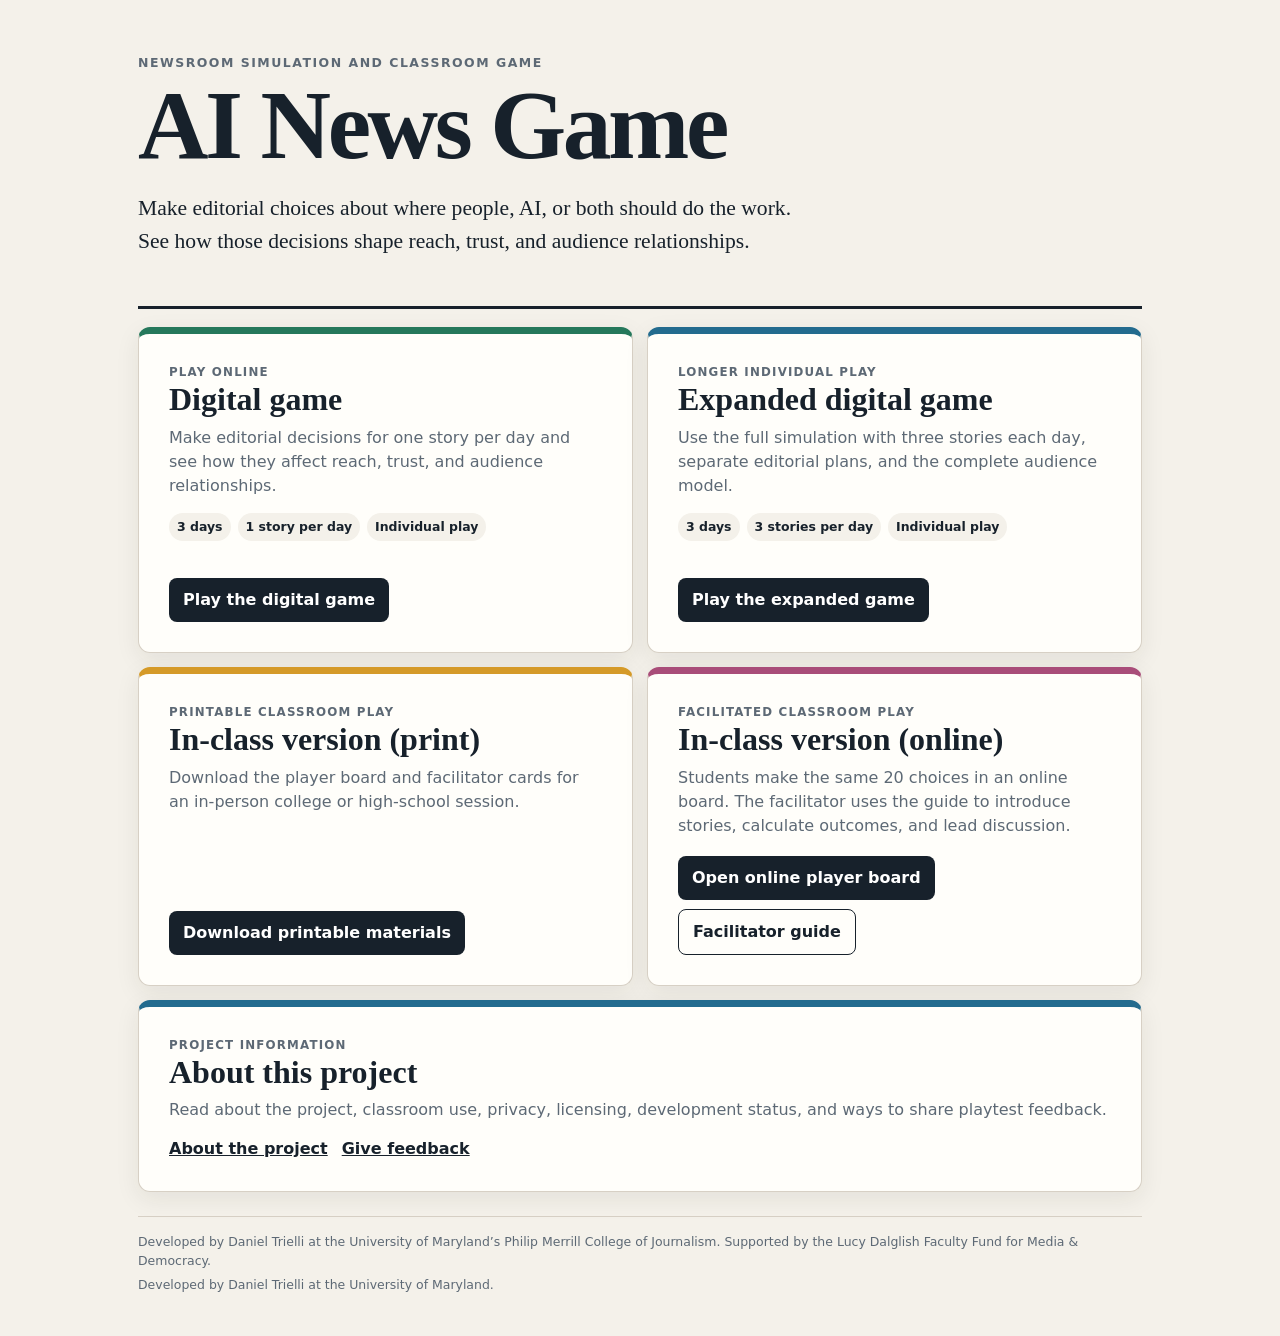
==== commit 95d9f125: "added class digital version" ====
--- a/index.html
+++ b/index.html
@@ -3,7 +3,7 @@
 <head>
   <meta charset="utf-8">
   <meta name="viewport" content="width=device-width, initial-scale=1">
-  <meta name="description" content="Play the AI News Game online or download the pen-and-paper classroom version.">
+  <meta name="description" content="Play the AI News Game individually or use its print and online in-class versions.">
   <title>AI News Game</title>
   <style>
     :root { --ink:#17212b; --muted:#5d6975; --paper:#f4f1ea; --card:#fffefa; --line:#d7d0c5; --blue:#236b8e; --green:#25785b; --gold:#d59a28; --shadow:0 7px 24px rgba(35,33,28,.08); }
@@ -20,7 +20,9 @@
     .module-grid { display:grid; grid-template-columns:1fr 1fr; gap:14px; }
     .card { display:flex; flex-direction:column; min-width:0; padding:clamp(20px,4vw,30px); border:1px solid var(--line); border-radius:12px; background:var(--card); box-shadow:var(--shadow); }
     .card.featured { border-top:7px solid var(--green); }
+    .card.expanded { border-top:7px solid var(--blue); }
     .card.paper { border-top:7px solid var(--gold); }
+    .card.online { border-top:7px solid #a94d79; }
     .card.about { grid-column:1 / -1; border-top:7px solid var(--blue); }
     .eyebrow { margin:0 0 7px; color:var(--muted); font-size:.74rem; font-weight:850; letter-spacing:.1em; text-transform:uppercase; }
     h2 { margin:0 0 9px; font:700 clamp(1.45rem,3vw,2rem)/1.08 Georgia,serif; }
@@ -50,16 +52,31 @@
         <section class="card featured">
           <p class="eyebrow">Play online</p>
           <h2>Digital game</h2>
-          <p>Make task-by-task editorial decisions and see how they affect reach, trust, and audience relationships. Start with one story per day or choose the longer three-story edition.</p>
-          <div class="details"><span>3 days</span><span>Short and expanded editions</span><span>Individual play</span></div>
-          <div class="actions"><a class="button" href="digital/">Play the main game</a><a class="button secondary" href="expanded/">Play the expanded game</a></div>
+          <p>Make editorial decisions for one story per day and see how they affect reach, trust, and audience relationships.</p>
+          <div class="details"><span>3 days</span><span>1 story per day</span><span>Individual play</span></div>
+          <div class="actions"><a class="button" href="digital/">Play the digital game</a></div>
+        </section>
+
+        <section class="card expanded">
+          <p class="eyebrow">Longer individual play</p>
+          <h2>Expanded digital game</h2>
+          <p>Use the full simulation with three stories each day, separate editorial plans, and the complete audience model.</p>
+          <div class="details"><span>3 days</span><span>3 stories per day</span><span>Individual play</span></div>
+          <div class="actions"><a class="button" href="expanded/">Play the expanded game</a></div>
         </section>
 
         <section class="card paper">
-          <p class="eyebrow">Group and classroom play</p>
-          <h2>Pen-and-paper game</h2>
-          <p>Download player boards and facilitator cards, or use the online facilitator guide for college-level and high-school sessions.</p>
-          <div class="actions"><a class="button" href="print-and-play/">Printable materials</a><a class="button secondary" href="facilitator/">Facilitator guide</a></div>
+          <p class="eyebrow">Printable classroom play</p>
+          <h2>In-class version (print)</h2>
+          <p>Download the player board and facilitator cards for an in-person college or high-school session.</p>
+          <div class="actions"><a class="button" href="print-and-play/">Download printable materials</a></div>
+        </section>
+
+        <section class="card online">
+          <p class="eyebrow">Facilitated classroom play</p>
+          <h2>In-class version (online)</h2>
+          <p>Students make the same 20 choices in an online board. The facilitator uses the guide to introduce stories, calculate outcomes, and lead discussion.</p>
+          <div class="actions"><a class="button" href="classroom/">Open online player board</a><a class="button secondary" href="facilitator/">Facilitator guide</a></div>
         </section>
 
         <section class="card about">
